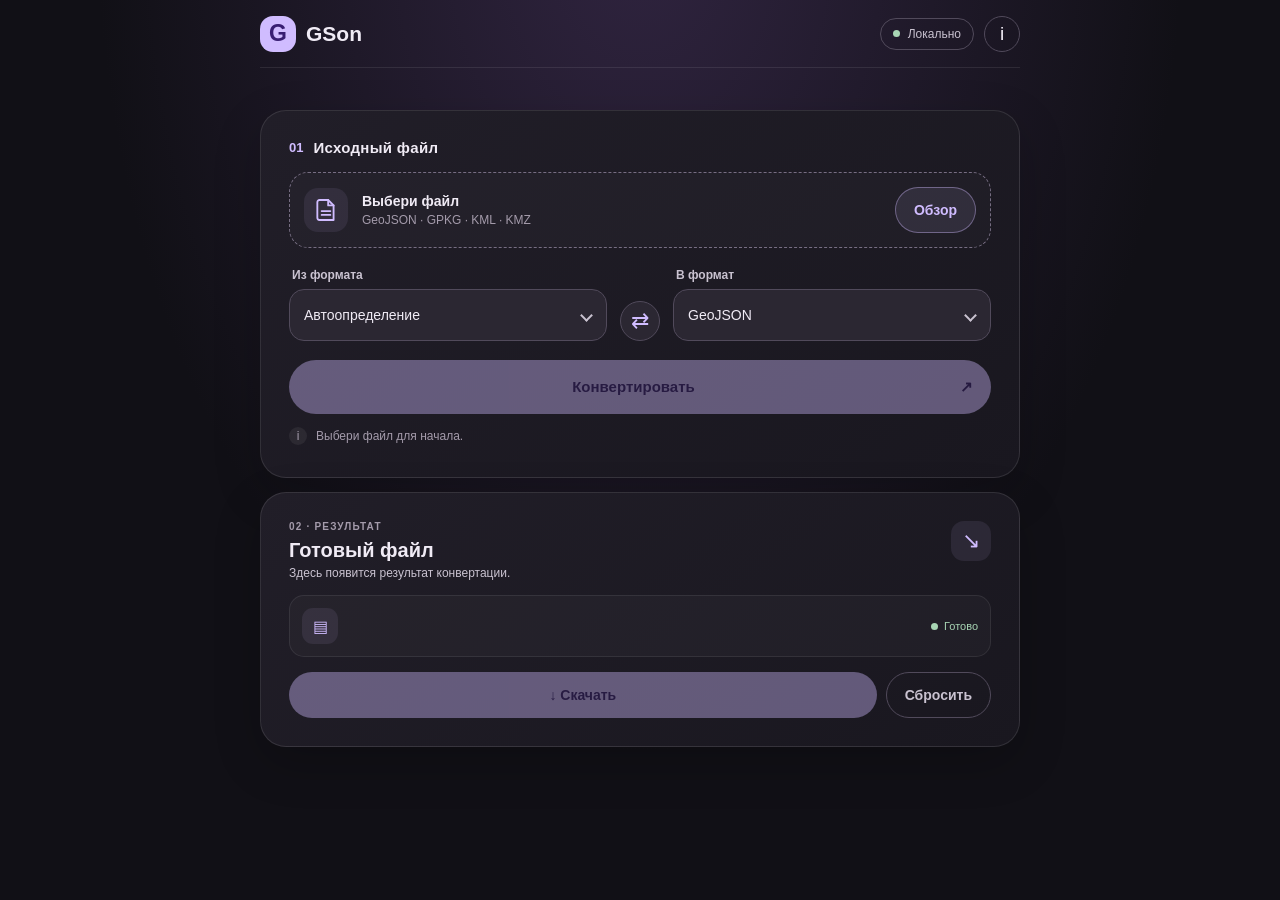
==== index.html @ 1fafd93e "Replace Android app with compact GSon web app" ====
<!doctype html>
<html lang="ru">
<head>
<meta charset="utf-8">
<meta name="viewport" content="width=device-width,initial-scale=1,viewport-fit=cover">
<meta name="theme-color" content="#111016">
<meta name="description" content="GSon — локальный конвертер геоданных">
<title>GSon</title>
<link rel="manifest" href="manifest.webmanifest">
<link rel="stylesheet" href="styles.css">
</head>
<body>
<div class="app-shell">
<header class="topbar">
  <a class="brand" href="./" aria-label="GSon"><span class="brand-mark">G</span><span>GSon</span></a>
  <div class="top-actions"><span class="privacy-pill"><i></i> Локально</span><button class="icon-button" id="aboutBtn" aria-label="О приложении">i</button></div>
</header>
<main>
<section class="workspace" aria-label="Конвертация файла">
  <div class="section-head"><div><span class="step">01</span><span class="section-title">Исходный файл</span></div></div>
  <div class="dropzone" id="dropzone" tabindex="0" role="button" aria-label="Выбрать исходный файл">
    <div class="file-icon"><svg viewBox="0 0 24 24" aria-hidden="true"><path d="M6 2.75h8l5 5v13.5H6a2 2 0 0 1-2-2V4.75a2 2 0 0 1 2-2Z"/><path d="M14 2.75v5h5M8 13h8M8 16.5h8"/></svg></div>
    <div class="file-copy"><strong id="fileName">Выбери файл</strong><span id="fileHint">GeoJSON · GPKG · KML · KMZ</span></div>
    <button class="button button-tonal" id="chooseBtn" type="button">Обзор</button>
    <input id="fileInput" type="file" accept=".geojson,.json,.gpkg,.kml,.kmz,application/geo+json,application/geopackage+sqlite3" hidden>
  </div>
  <div class="format-grid">
    <label class="field"><span>Из формата</span><div class="select-wrap"><select id="sourceFormat" aria-label="Исходный формат"><option value="auto">Автоопределение</option><option value="GEOJSON">GeoJSON</option><option value="GPKG">GeoPackage</option><option value="KML">KML</option><option value="KMZ">KMZ</option></select><span class="chevron"></span></div></label>
    <div class="swap-wrap"><button id="swapBtn" class="swap-button" title="Поменять форматы местами" aria-label="Поменять форматы местами">⇄</button></div>
    <label class="field"><span>В формат</span><div class="select-wrap"><select id="targetFormat" aria-label="Целевой формат"><option value="GEOJSON">GeoJSON</option><option value="GPKG">GeoPackage</option><option value="KML">KML</option><option value="KMZ">KMZ</option></select><span class="chevron"></span></div></label>
  </div>
  <button class="button button-primary" id="convertBtn" disabled>Конвертировать <span class="button-arrow">↗</span></button>
  <div class="status" id="status" role="status" aria-live="polite"><span class="status-mark">i</span><span id="statusText">Выбери файл для начала.</span></div>
</section>
<section class="result-card" id="resultCard">
  <div class="result-top"><div><div class="result-label">02 · РЕЗУЛЬТАТ</div><h2>Готовый файл</h2><p id="resultSummary">Здесь появится результат конвертации.</p></div><div class="result-icon">↘</div></div>
  <div class="result-file" id="resultFile" hidden><div class="result-file-icon">▤</div><div class="result-file-copy"><strong id="resultName"></strong><span id="resultMeta"></span></div><span class="ready-badge"><i></i> Готово</span></div>
  <div class="result-actions"><button class="button button-secondary" id="downloadBtn" disabled>↓ Скачать</button><button class="button button-ghost" id="resetBtn">Сбросить</button></div>
</section>
</main>
</div>
<div class="toast" id="toast" role="status"></div>
<dialog id="aboutDialog"><div class="dialog-head"><span class="brand-mark">G</span><button class="icon-button" id="closeAbout" aria-label="Закрыть">×</button></div><h2>GSon</h2><p>Локальный конвертер геоданных. Файлы обрабатываются на устройстве.</p><p class="dialog-note">GeoPackage использует SQLite WebAssembly. При первом обращении к GPKG нужен интернет для загрузки движка.</p></dialog>
<script src="vendor/jszip.min.js"></script><script src="app.js"></script>
</body></html>
---- styles.css ----
@font-face{font-family:Nunito;src:url("fonts/nunito.ttf") format("truetype");font-style:normal;font-weight:100 1000;font-display:swap}
:root{color-scheme:dark;--bg:#111016;--surface:#1b1921;--surface2:#24212b;--surface3:#2b2732;--text:#f0ebf5;--muted:#c9c2d0;--subtle:#a49bab;--line:#514a5b;--accent:#d0bcff;--ink:#381e72;--good:#a8d5b4;--bad:#ffb4ab}
*{box-sizing:border-box}html{min-height:100%;background:var(--bg)}body{margin:0;min-height:100vh;background:radial-gradient(ellipse at 50% -10%,#302440 0,transparent 34rem),var(--bg);color:var(--text);font-family:Nunito,sans-serif;font-weight:400}
button,select{font:inherit}.app-shell{width:min(100% - 32px,720px);margin:0 auto}.topbar{height:68px;display:flex;align-items:center;justify-content:space-between;border-bottom:1px solid #ffffff16}.brand{display:flex;gap:10px;align-items:center;text-decoration:none;color:var(--text);font-size:21px;font-weight:800}.brand-mark{width:36px;height:36px;display:grid;place-items:center;border-radius:13px;background:var(--accent);color:var(--ink);font-size:23px;font-weight:900}.top-actions{display:flex;align-items:center;gap:10px}.privacy-pill{display:flex;align-items:center;gap:8px;padding:8px 12px;border:1px solid var(--line);border-radius:99px;color:var(--muted);font-size:12px}.privacy-pill i,.ready-badge i{width:7px;height:7px;border-radius:50%;background:var(--good)}.icon-button{width:36px;height:36px;border:1px solid var(--line);border-radius:50%;background:transparent;color:var(--text);font-size:19px}
main{padding:24px 0 40px}.workspace,.result-card{padding:22px;background:linear-gradient(145deg,#211e28,#19171f);border:1px solid #ffffff1b;border-radius:26px;box-shadow:0 16px 48px #0003}.section-head{display:flex;align-items:center;margin-bottom:16px}.section-head>div{display:flex;align-items:center;gap:10px}.step{color:var(--accent);font-size:13px;font-weight:900}.section-title{font-size:15px;font-weight:900;letter-spacing:.02em}.dropzone{display:grid;grid-template-columns:46px minmax(0,1fr) auto;align-items:center;gap:12px;padding:14px;border:1px dashed #766d82;border-radius:19px;background:#ffffff05;cursor:pointer}.dropzone.dragover{border-color:var(--accent);background:#d0bcff12}.file-icon{width:44px;height:44px;display:grid;place-items:center;border-radius:14px;background:#d0bcff16;color:var(--accent)}.file-icon svg{width:26px;fill:none;stroke:currentColor;stroke-width:1.7;stroke-linecap:round;stroke-linejoin:round}.file-copy{min-width:0}.file-copy strong{display:block;overflow:hidden;text-overflow:ellipsis;white-space:nowrap;font-size:14px;font-weight:800}.file-copy span{display:block;margin-top:4px;color:var(--subtle);font-size:12px}.button{min-height:46px;padding:0 18px;border:0;border-radius:99px;font-size:14px;font-weight:900;cursor:pointer;transition:transform .16s,background .16s}.button:active,.swap-button:active{transform:scale(.97)}.button:disabled{opacity:.4;cursor:not-allowed}.button-tonal{background:#d0bcff19;border:1px solid #d0bcff65;color:var(--accent)}.format-grid{display:grid;grid-template-columns:minmax(0,1fr) 42px minmax(0,1fr);align-items:end;gap:12px;margin-top:20px}.field{min-width:0}.field>span{display:block;margin:0 0 7px 3px;color:var(--muted);font-size:12px;font-weight:700}.select-wrap{position:relative}.select-wrap select{appearance:none;width:100%;height:52px;padding:0 38px 0 14px;border:1px solid var(--line);border-radius:15px;background:var(--surface3);color:var(--text);font-size:14px;outline:none}.select-wrap select:focus{border-color:var(--accent);box-shadow:0 0 0 3px #d0bcff22}.select-wrap option{background:#2b2732;color:#f0ebf5}.chevron{position:absolute;right:16px;top:43%;width:9px;height:9px;border-right:2px solid var(--muted);border-bottom:2px solid var(--muted);transform:rotate(45deg);pointer-events:none}.swap-wrap{display:flex;justify-content:center}.swap-button{width:40px;height:40px;border:1px solid var(--line);border-radius:50%;background:var(--surface3);color:var(--accent);font-size:22px}.button-primary{width:100%;min-height:54px;margin-top:19px;background:var(--accent);color:var(--ink);font-size:15px}.button-arrow{float:right}.status{display:flex;align-items:flex-start;gap:9px;min-height:22px;margin-top:13px;color:var(--subtle);font-size:12px;line-height:1.5}.status-mark{display:grid;place-items:center;flex:none;width:18px;height:18px;border-radius:50%;background:#ffffff10}.status.success{color:var(--good)}.status.error{color:var(--bad)}.status.loading{color:var(--accent)}
.result-card{margin-top:14px;padding:19px 22px}.result-top{display:flex;justify-content:space-between;align-items:flex-start}.result-label{color:var(--subtle);font-size:10px;letter-spacing:.12em;font-weight:900}.result-card h2{margin:7px 0 4px;font-size:20px;font-weight:900}.result-card p{margin:0;color:var(--muted);font-size:12px}.result-icon{display:grid;place-items:center;width:40px;height:40px;border-radius:13px;background:#d0bcff17;color:var(--accent);font-size:22px}.result-file{display:flex;align-items:center;gap:10px;margin-top:15px;padding:12px;border:1px solid #ffffff15;border-radius:15px;background:#ffffff07}.result-file-icon{display:grid;place-items:center;width:36px;height:36px;border-radius:11px;background:#d0bcff17;color:var(--accent)}.result-file-copy{min-width:0;flex:1}.result-file-copy strong{display:block;overflow:hidden;text-overflow:ellipsis;white-space:nowrap;font-size:13px}.result-file-copy span{display:block;margin-top:3px;color:var(--subtle);font-size:11px}.ready-badge{display:flex;align-items:center;gap:6px;color:var(--good);font-size:11px}.result-actions{display:flex;gap:9px;margin-top:15px}.button-secondary{flex:1;background:var(--accent);color:var(--ink)}.button-ghost{background:transparent;border:1px solid var(--line);color:var(--muted)}.toast{position:fixed;left:50%;bottom:20px;transform:translate(-50%,15px);opacity:0;pointer-events:none;padding:11px 17px;border-radius:99px;background:#e8def8;color:#30234a;font-size:13px;font-weight:900;transition:.2s}.toast.show{opacity:1;transform:translate(-50%,0)}dialog{width:min(420px,calc(100% - 30px));border:1px solid var(--line);border-radius:24px;background:var(--surface2);color:var(--text);padding:22px}dialog::backdrop{background:#05040acc;backdrop-filter:blur(5px)}.dialog-head{display:flex;justify-content:space-between;align-items:center}.dialog-head .icon-button{font-size:24px}.dialog-note{padding:12px;border-radius:13px;background:#ffffff09;color:var(--muted);font-size:12px;line-height:1.5}
@media(min-width:760px){main{padding-top:42px}.workspace,.result-card{padding:28px}.app-shell{width:min(100% - 48px,760px)}}
@media(max-width:420px){.app-shell{width:calc(100% - 24px)}main{padding-top:16px}.topbar{height:60px}.brand{font-size:19px}.brand-mark{width:34px;height:34px}.privacy-pill{font-size:10px;padding:7px 9px}.workspace{padding:17px 13px;border-radius:22px}.dropzone{grid-template-columns:40px minmax(0,1fr);gap:10px;padding:12px}.file-icon{width:39px;height:39px}.file-copy strong{font-size:13px}.file-copy span{font-size:11px}.button-tonal{grid-column:1/-1;width:100%;min-height:40px}.format-grid{grid-template-columns:1fr;gap:12px}.swap-wrap{display:none}.select-wrap select{height:49px}.button-primary{min-height:50px}.result-card{padding:17px 13px}.result-actions .button{min-height:43px;padding:0 14px;font-size:13px}}
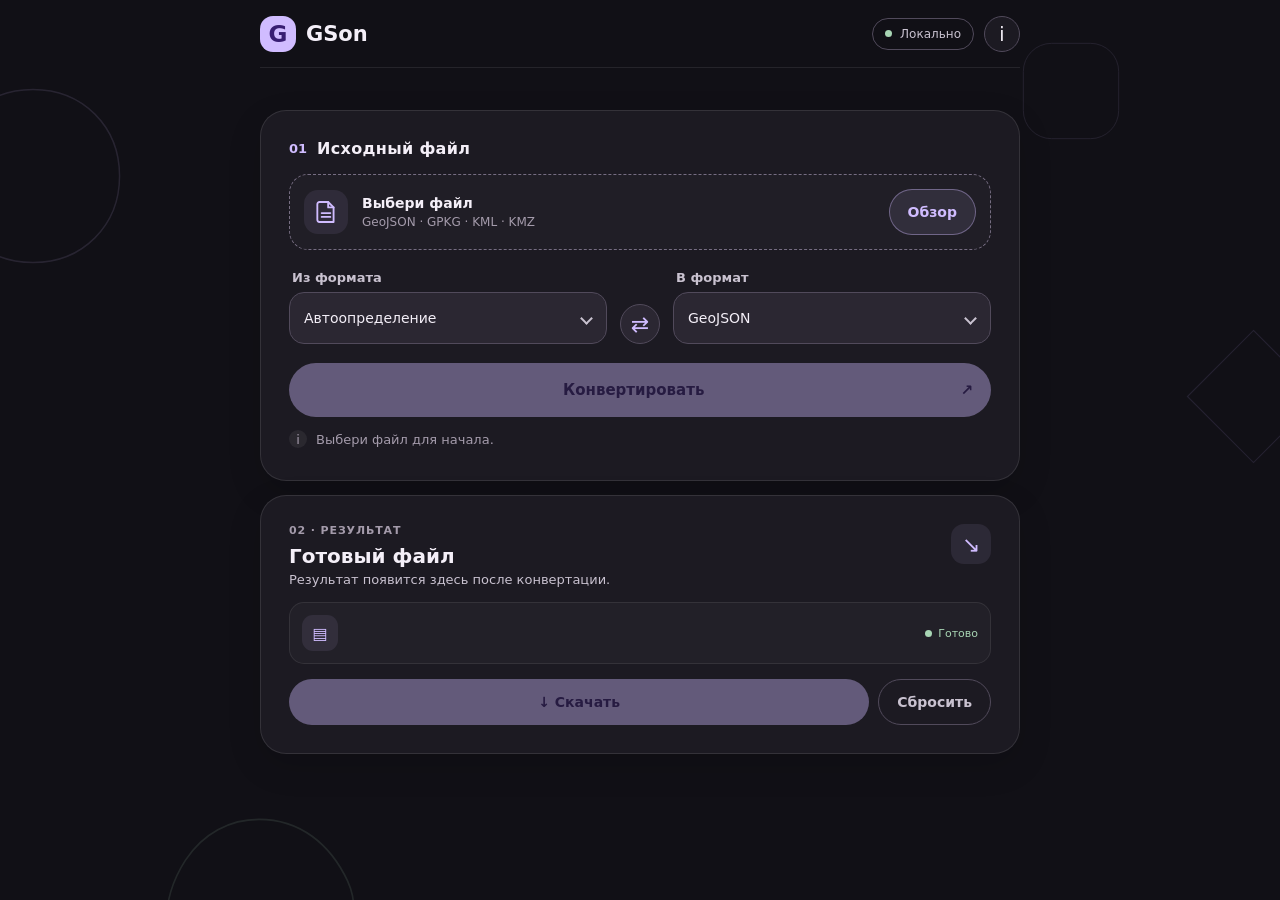
==== commit afe3073c: "Refine GSon interface and animate Material shapes" ====
--- a/index.html
+++ b/index.html
@@ -7,39 +7,44 @@
 <meta name="description" content="GSon — локальный конвертер геоданных">
 <title>GSon</title>
 <link rel="manifest" href="manifest.webmanifest">
-<link rel="stylesheet" href="styles.css">
+<link rel="stylesheet" href="styles.css?v=4">
 </head>
 <body>
+<div class="shape-field" aria-hidden="true">
+<svg class="shape shape-one" viewBox="0 0 180 180"><path d="M90 8C137 8 172 43 172 90s-35 82-82 82S8 137 8 90 43 8 90 8Z"/></svg>
+<svg class="shape shape-two" viewBox="0 0 180 180"><path d="M90 8 172 90 90 172 8 90Z"/></svg>
+<svg class="shape shape-three" viewBox="0 0 180 180"><path d="M90 8C125 8 151 29 166 61c15 33-4 76-35 96-32 21-75 16-101-9C4 121 5 77 27 43 42 20 65 8 90 8Z"/></svg>
+<svg class="shape shape-four" viewBox="0 0 180 180"><rect x="12" y="12" width="156" height="156" rx="46"/></svg>
+</div>
 <div class="app-shell">
 <header class="topbar">
-  <a class="brand" href="./" aria-label="GSon"><span class="brand-mark">G</span><span>GSon</span></a>
-  <div class="top-actions"><span class="privacy-pill"><i></i> Локально</span><button class="icon-button" id="aboutBtn" aria-label="О приложении">i</button></div>
+<a class="brand" href="./" aria-label="GSon"><span class="brand-mark">G</span><span>GSon</span></a>
+<div class="top-actions"><span class="privacy-pill"><i></i> Локально</span><button class="icon-button" id="aboutBtn" aria-label="О приложении">i</button></div>
 </header>
 <main>
 <section class="workspace" aria-label="Конвертация файла">
-  <div class="section-head"><div><span class="step">01</span><span class="section-title">Исходный файл</span></div></div>
-  <div class="dropzone" id="dropzone" tabindex="0" role="button" aria-label="Выбрать исходный файл">
-    <div class="file-icon"><svg viewBox="0 0 24 24" aria-hidden="true"><path d="M6 2.75h8l5 5v13.5H6a2 2 0 0 1-2-2V4.75a2 2 0 0 1 2-2Z"/><path d="M14 2.75v5h5M8 13h8M8 16.5h8"/></svg></div>
-    <div class="file-copy"><strong id="fileName">Выбери файл</strong><span id="fileHint">GeoJSON · GPKG · KML · KMZ</span></div>
-    <button class="button button-tonal" id="chooseBtn" type="button">Обзор</button>
-    <input id="fileInput" type="file" accept=".geojson,.json,.gpkg,.kml,.kmz,application/geo+json,application/geopackage+sqlite3" hidden>
-  </div>
-  <div class="format-grid">
-    <label class="field"><span>Из формата</span><div class="select-wrap"><select id="sourceFormat" aria-label="Исходный формат"><option value="auto">Автоопределение</option><option value="GEOJSON">GeoJSON</option><option value="GPKG">GeoPackage</option><option value="KML">KML</option><option value="KMZ">KMZ</option></select><span class="chevron"></span></div></label>
-    <div class="swap-wrap"><button id="swapBtn" class="swap-button" title="Поменять форматы местами" aria-label="Поменять форматы местами">⇄</button></div>
-    <label class="field"><span>В формат</span><div class="select-wrap"><select id="targetFormat" aria-label="Целевой формат"><option value="GEOJSON">GeoJSON</option><option value="GPKG">GeoPackage</option><option value="KML">KML</option><option value="KMZ">KMZ</option></select><span class="chevron"></span></div></label>
-  </div>
-  <button class="button button-primary" id="convertBtn" disabled>Конвертировать <span class="button-arrow">↗</span></button>
-  <div class="status" id="status" role="status" aria-live="polite"><span class="status-mark">i</span><span id="statusText">Выбери файл для начала.</span></div>
+<div class="section-head"><div><span class="step">01</span><span class="section-title">Исходный файл</span></div></div>
+<div class="dropzone" id="dropzone" tabindex="0" role="button" aria-label="Выбрать исходный файл">
+<div class="file-icon"><svg viewBox="0 0 24 24" aria-hidden="true"><path d="M6 2.75h8l5 5v13.5H6a2 2 0 0 1-2-2V4.75a2 2 0 0 1 2-2Z"/><path d="M14 2.75v5h5M8 13h8M8 16.5h8"/></svg></div>
+<div class="file-copy"><strong id="fileName">Выбери файл</strong><span id="fileHint">GeoJSON · GPKG · KML · KMZ</span></div>
+<button class="button button-tonal" id="chooseBtn" type="button">Обзор</button>
+<input id="fileInput" type="file" accept=".geojson,.json,.gpkg,.kml,.kmz,application/geo+json,application/geopackage+sqlite3" hidden>
+</div>
+<div class="format-grid">
+<label class="field"><span>Из формата</span><div class="select-wrap"><select id="sourceFormat" aria-label="Исходный формат"><option value="auto">Автоопределение</option><option value="GEOJSON">GeoJSON</option><option value="GPKG">GeoPackage</option><option value="KML">KML</option><option value="KMZ">KMZ</option></select><span class="chevron"></span></div></label>
+<div class="swap-wrap"><button id="swapBtn" class="swap-button" title="Поменять форматы местами" aria-label="Поменять форматы местами">⇄</button></div>
+<label class="field"><span>В формат</span><div class="select-wrap"><select id="targetFormat" aria-label="Целевой формат"><option value="GEOJSON">GeoJSON</option><option value="GPKG">GeoPackage</option><option value="KML">KML</option><option value="KMZ">KMZ</option></select><span class="chevron"></span></div></label>
+</div>
+<button class="button button-primary" id="convertBtn" disabled>Конвертировать <span class="button-arrow">↗</span></button>
+<div class="status" id="status" role="status" aria-live="polite"><span class="status-mark">i</span><span id="statusText">Выбери файл для начала.</span></div>
 </section>
 <section class="result-card" id="resultCard">
-  <div class="result-top"><div><div class="result-label">02 · РЕЗУЛЬТАТ</div><h2>Готовый файл</h2><p id="resultSummary">Здесь появится результат конвертации.</p></div><div class="result-icon">↘</div></div>
-  <div class="result-file" id="resultFile" hidden><div class="result-file-icon">▤</div><div class="result-file-copy"><strong id="resultName"></strong><span id="resultMeta"></span></div><span class="ready-badge"><i></i> Готово</span></div>
-  <div class="result-actions"><button class="button button-secondary" id="downloadBtn" disabled>↓ Скачать</button><button class="button button-ghost" id="resetBtn">Сбросить</button></div>
+<div class="result-top"><div><div class="result-label">02 · РЕЗУЛЬТАТ</div><h2>Готовый файл</h2><p id="resultSummary">Результат появится здесь после конвертации.</p></div><div class="result-icon">↘</div></div>
+<div class="result-file" id="resultFile" hidden><div class="result-file-icon">▤</div><div class="result-file-copy"><strong id="resultName"></strong><span id="resultMeta"></span></div><span class="ready-badge"><i></i> Готово</span></div>
+<div class="result-actions"><button class="button button-secondary" id="downloadBtn" disabled>↓ Скачать</button><button class="button button-ghost" id="resetBtn">Сбросить</button></div>
 </section>
-</main>
-</div>
+</main></div>
 <div class="toast" id="toast" role="status"></div>
 <dialog id="aboutDialog"><div class="dialog-head"><span class="brand-mark">G</span><button class="icon-button" id="closeAbout" aria-label="Закрыть">×</button></div><h2>GSon</h2><p>Локальный конвертер геоданных. Файлы обрабатываются на устройстве.</p><p class="dialog-note">GeoPackage использует SQLite WebAssembly. При первом обращении к GPKG нужен интернет для загрузки движка.</p></dialog>
-<script src="vendor/jszip.min.js"></script><script src="app.js"></script>
+<script src="vendor/jszip.min.js"></script><script src="app.js?v=4"></script>
 </body></html>
--- a/styles.css
+++ b/styles.css
@@ -1,8 +1,14 @@
-@font-face{font-family:Nunito;src:url("fonts/nunito.ttf") format("truetype");font-style:normal;font-weight:100 1000;font-display:swap}
-:root{color-scheme:dark;--bg:#111016;--surface:#1b1921;--surface2:#24212b;--surface3:#2b2732;--text:#f0ebf5;--muted:#c9c2d0;--subtle:#a49bab;--line:#514a5b;--accent:#d0bcff;--ink:#381e72;--good:#a8d5b4;--bad:#ffb4ab}
-*{box-sizing:border-box}html{min-height:100%;background:var(--bg)}body{margin:0;min-height:100vh;background:radial-gradient(ellipse at 50% -10%,#302440 0,transparent 34rem),var(--bg);color:var(--text);font-family:Nunito,sans-serif;font-weight:400}
-button,select{font:inherit}.app-shell{width:min(100% - 32px,720px);margin:0 auto}.topbar{height:68px;display:flex;align-items:center;justify-content:space-between;border-bottom:1px solid #ffffff16}.brand{display:flex;gap:10px;align-items:center;text-decoration:none;color:var(--text);font-size:21px;font-weight:800}.brand-mark{width:36px;height:36px;display:grid;place-items:center;border-radius:13px;background:var(--accent);color:var(--ink);font-size:23px;font-weight:900}.top-actions{display:flex;align-items:center;gap:10px}.privacy-pill{display:flex;align-items:center;gap:8px;padding:8px 12px;border:1px solid var(--line);border-radius:99px;color:var(--muted);font-size:12px}.privacy-pill i,.ready-badge i{width:7px;height:7px;border-radius:50%;background:var(--good)}.icon-button{width:36px;height:36px;border:1px solid var(--line);border-radius:50%;background:transparent;color:var(--text);font-size:19px}
-main{padding:24px 0 40px}.workspace,.result-card{padding:22px;background:linear-gradient(145deg,#211e28,#19171f);border:1px solid #ffffff1b;border-radius:26px;box-shadow:0 16px 48px #0003}.section-head{display:flex;align-items:center;margin-bottom:16px}.section-head>div{display:flex;align-items:center;gap:10px}.step{color:var(--accent);font-size:13px;font-weight:900}.section-title{font-size:15px;font-weight:900;letter-spacing:.02em}.dropzone{display:grid;grid-template-columns:46px minmax(0,1fr) auto;align-items:center;gap:12px;padding:14px;border:1px dashed #766d82;border-radius:19px;background:#ffffff05;cursor:pointer}.dropzone.dragover{border-color:var(--accent);background:#d0bcff12}.file-icon{width:44px;height:44px;display:grid;place-items:center;border-radius:14px;background:#d0bcff16;color:var(--accent)}.file-icon svg{width:26px;fill:none;stroke:currentColor;stroke-width:1.7;stroke-linecap:round;stroke-linejoin:round}.file-copy{min-width:0}.file-copy strong{display:block;overflow:hidden;text-overflow:ellipsis;white-space:nowrap;font-size:14px;font-weight:800}.file-copy span{display:block;margin-top:4px;color:var(--subtle);font-size:12px}.button{min-height:46px;padding:0 18px;border:0;border-radius:99px;font-size:14px;font-weight:900;cursor:pointer;transition:transform .16s,background .16s}.button:active,.swap-button:active{transform:scale(.97)}.button:disabled{opacity:.4;cursor:not-allowed}.button-tonal{background:#d0bcff19;border:1px solid #d0bcff65;color:var(--accent)}.format-grid{display:grid;grid-template-columns:minmax(0,1fr) 42px minmax(0,1fr);align-items:end;gap:12px;margin-top:20px}.field{min-width:0}.field>span{display:block;margin:0 0 7px 3px;color:var(--muted);font-size:12px;font-weight:700}.select-wrap{position:relative}.select-wrap select{appearance:none;width:100%;height:52px;padding:0 38px 0 14px;border:1px solid var(--line);border-radius:15px;background:var(--surface3);color:var(--text);font-size:14px;outline:none}.select-wrap select:focus{border-color:var(--accent);box-shadow:0 0 0 3px #d0bcff22}.select-wrap option{background:#2b2732;color:#f0ebf5}.chevron{position:absolute;right:16px;top:43%;width:9px;height:9px;border-right:2px solid var(--muted);border-bottom:2px solid var(--muted);transform:rotate(45deg);pointer-events:none}.swap-wrap{display:flex;justify-content:center}.swap-button{width:40px;height:40px;border:1px solid var(--line);border-radius:50%;background:var(--surface3);color:var(--accent);font-size:22px}.button-primary{width:100%;min-height:54px;margin-top:19px;background:var(--accent);color:var(--ink);font-size:15px}.button-arrow{float:right}.status{display:flex;align-items:flex-start;gap:9px;min-height:22px;margin-top:13px;color:var(--subtle);font-size:12px;line-height:1.5}.status-mark{display:grid;place-items:center;flex:none;width:18px;height:18px;border-radius:50%;background:#ffffff10}.status.success{color:var(--good)}.status.error{color:var(--bad)}.status.loading{color:var(--accent)}
-.result-card{margin-top:14px;padding:19px 22px}.result-top{display:flex;justify-content:space-between;align-items:flex-start}.result-label{color:var(--subtle);font-size:10px;letter-spacing:.12em;font-weight:900}.result-card h2{margin:7px 0 4px;font-size:20px;font-weight:900}.result-card p{margin:0;color:var(--muted);font-size:12px}.result-icon{display:grid;place-items:center;width:40px;height:40px;border-radius:13px;background:#d0bcff17;color:var(--accent);font-size:22px}.result-file{display:flex;align-items:center;gap:10px;margin-top:15px;padding:12px;border:1px solid #ffffff15;border-radius:15px;background:#ffffff07}.result-file-icon{display:grid;place-items:center;width:36px;height:36px;border-radius:11px;background:#d0bcff17;color:var(--accent)}.result-file-copy{min-width:0;flex:1}.result-file-copy strong{display:block;overflow:hidden;text-overflow:ellipsis;white-space:nowrap;font-size:13px}.result-file-copy span{display:block;margin-top:3px;color:var(--subtle);font-size:11px}.ready-badge{display:flex;align-items:center;gap:6px;color:var(--good);font-size:11px}.result-actions{display:flex;gap:9px;margin-top:15px}.button-secondary{flex:1;background:var(--accent);color:var(--ink)}.button-ghost{background:transparent;border:1px solid var(--line);color:var(--muted)}.toast{position:fixed;left:50%;bottom:20px;transform:translate(-50%,15px);opacity:0;pointer-events:none;padding:11px 17px;border-radius:99px;background:#e8def8;color:#30234a;font-size:13px;font-weight:900;transition:.2s}.toast.show{opacity:1;transform:translate(-50%,0)}dialog{width:min(420px,calc(100% - 30px));border:1px solid var(--line);border-radius:24px;background:var(--surface2);color:var(--text);padding:22px}dialog::backdrop{background:#05040acc;backdrop-filter:blur(5px)}.dialog-head{display:flex;justify-content:space-between;align-items:center}.dialog-head .icon-button{font-size:24px}.dialog-note{padding:12px;border-radius:13px;background:#ffffff09;color:var(--muted);font-size:12px;line-height:1.5}
+@font-face{font-family:Nunito;src:url("./fonts/nunito.ttf?v=4") format("truetype");font-style:normal;font-weight:200 1000;font-display:swap}
+:root{color-scheme:dark;--bg:#111016;--surface:#1c1a22;--surface2:#24212b;--surface3:#2b2732;--text:#f4eff8;--muted:#c9c2d0;--subtle:#a49bab;--line:#514a5b;--accent:#d0bcff;--ink:#381e72;--good:#a8d5b4;--bad:#ffb4ab}
+*{box-sizing:border-box}html{min-height:100%;background:var(--bg)}body{margin:0;min-height:100vh;background:var(--bg);color:var(--text);font-family:Nunito,system-ui,sans-serif;font-weight:400;font-synthesis:none}
+button,select,input{font:inherit}.shape-field{position:fixed;inset:0;overflow:hidden;pointer-events:none;z-index:0;contain:strict}.shape{position:absolute;fill:none;stroke-width:1.4;opacity:.12;will-change:transform}.shape-one{width:190px;top:9%;left:-62px;stroke:#d0bcff;animation:float-one 13s infinite}.shape-two{width:145px;right:-46px;top:36%;stroke:#b8a1f5;animation:float-two 16s infinite}.shape-three{width:210px;left:12%;bottom:-120px;stroke:#a8d5b4;animation:float-three 18s infinite}.shape-four{width:110px;right:12%;top:4%;stroke:#d0bcff;animation:float-four 15s infinite}
+@keyframes float-one{0%,100%{transform:translate3d(0,0,0) rotate(0) scale(1)}35%{transform:translate3d(18px,32px,0) rotate(24deg) scale(1.08)}62%{transform:translate3d(4px,65px,0) rotate(-12deg) scale(.94)}}
+@keyframes float-two{0%,100%{transform:translate3d(0,0,0) rotate(45deg) scale(1)}30%{transform:translate3d(-25px,22px,0) rotate(75deg) scale(1.12)}68%{transform:translate3d(-8px,-20px,0) rotate(28deg) scale(.9)}}
+@keyframes float-three{0%,100%{transform:translate3d(0,0,0) rotate(0)}40%{transform:translate3d(26px,-30px,0) rotate(22deg)}75%{transform:translate3d(-10px,-58px,0) rotate(-15deg)}}
+@keyframes float-four{0%,100%{transform:translate3d(0,0,0) rotate(0) scale(1)}45%{transform:translate3d(-18px,40px,0) rotate(32deg) scale(1.16)}}
+.app-shell{position:relative;z-index:1;width:min(100% - 32px,720px);margin:0 auto}.topbar{height:68px;display:flex;align-items:center;justify-content:space-between;border-bottom:1px solid #ffffff16}.brand{display:flex;gap:10px;align-items:center;text-decoration:none;color:var(--text);font-size:21px;font-weight:900}.brand-mark{width:36px;height:36px;display:grid;place-items:center;border-radius:13px;background:var(--accent);color:var(--ink);font-size:23px;font-weight:1000}.top-actions{display:flex;align-items:center;gap:10px}.privacy-pill{display:flex;align-items:center;gap:8px;padding:8px 12px;border:1px solid var(--line);border-radius:99px;color:var(--muted);font-size:12px}.privacy-pill i,.ready-badge i{width:7px;height:7px;border-radius:50%;background:var(--good)}.icon-button{width:36px;height:36px;border:1px solid var(--line);border-radius:50%;background:#1c1a22;color:var(--text);font-size:19px}
+main{padding:30px 0 44px}.workspace,.result-card{padding:22px;background:var(--surface);border:1px solid #ffffff1b;border-radius:26px;box-shadow:0 12px 34px #0002;backdrop-filter:blur(14px)}.section-head{display:flex;align-items:center;margin-bottom:16px}.section-head>div{display:flex;align-items:center;gap:10px}.step{color:var(--accent);font-size:13px;font-weight:1000}.section-title{font-size:16px;font-weight:900;letter-spacing:.02em}.dropzone{display:grid;grid-template-columns:46px minmax(0,1fr) auto;align-items:center;gap:12px;padding:14px;border:1px dashed #766d82;border-radius:19px;background:#ffffff05;cursor:pointer}.dropzone.dragover{border-color:var(--accent);background:#d0bcff12}.file-icon{width:44px;height:44px;display:grid;place-items:center;border-radius:14px;background:#d0bcff16;color:var(--accent)}.file-icon svg{width:26px;fill:none;stroke:currentColor;stroke-width:1.7;stroke-linecap:round;stroke-linejoin:round}.file-copy{min-width:0}.file-copy strong{display:block;overflow:hidden;text-overflow:ellipsis;white-space:nowrap;font-size:14px;font-weight:900}.file-copy span{display:block;margin-top:4px;color:var(--subtle);font-size:12px}.button{min-height:46px;padding:0 18px;border:0;border-radius:99px;font-size:14px;font-weight:900;cursor:pointer;transition:transform .2s cubic-bezier(.2,1.8,.4,1),background .16s}.button:active,.swap-button:active{transform:scale(.94)}.button:disabled{opacity:.4;cursor:not-allowed}.button-tonal{background:#d0bcff19;border:1px solid #d0bcff65;color:var(--accent)}.format-grid{display:grid;grid-template-columns:minmax(0,1fr) 42px minmax(0,1fr);align-items:end;gap:12px;margin-top:20px}.field{min-width:0}.field>span{display:block;margin:0 0 7px 3px;color:var(--muted);font-size:13px;font-weight:800}.select-wrap{position:relative}.select-wrap select{appearance:none;width:100%;height:52px;padding:0 38px 0 14px;border:1px solid var(--line);border-radius:15px;background:var(--surface3);color:var(--text);font-size:14px;outline:none}.select-wrap select:focus{border-color:var(--accent);box-shadow:0 0 0 3px #d0bcff22}.select-wrap option{background:#2b2732;color:#f0ebf5}.chevron{position:absolute;right:16px;top:43%;width:9px;height:9px;border-right:2px solid var(--muted);border-bottom:2px solid var(--muted);transform:rotate(45deg);pointer-events:none}.swap-wrap{display:flex;justify-content:center}.swap-button{width:40px;height:40px;border:1px solid var(--line);border-radius:50%;background:var(--surface3);color:var(--accent);font-size:22px}.button-primary{width:100%;min-height:54px;margin-top:19px;background:var(--accent);color:var(--ink);font-size:15px}.button-arrow{float:right}.status{display:flex;align-items:flex-start;gap:9px;min-height:22px;margin-top:13px;color:var(--subtle);font-size:13px;line-height:1.5}.status-mark{display:grid;place-items:center;flex:none;width:18px;height:18px;border-radius:50%;background:#ffffff10}.status.success{color:var(--good)}.status.error{color:var(--bad)}.status.loading{color:var(--accent)}
+.result-card{margin-top:14px;padding:19px 22px}.result-top{display:flex;justify-content:space-between;align-items:flex-start}.result-label{color:var(--subtle);font-size:11px;letter-spacing:.08em;font-weight:900}.result-card h2{margin:7px 0 4px;font-size:20px;font-weight:1000}.result-card p{margin:0;color:var(--muted);font-size:13px}.result-icon{display:grid;place-items:center;width:40px;height:40px;border-radius:13px;background:#d0bcff17;color:var(--accent);font-size:22px}.result-file{display:flex;align-items:center;gap:10px;margin-top:15px;padding:12px;border:1px solid #ffffff15;border-radius:15px;background:#ffffff07}.result-file-icon{display:grid;place-items:center;width:36px;height:36px;border-radius:11px;background:#d0bcff17;color:var(--accent)}.result-file-copy{min-width:0;flex:1}.result-file-copy strong{display:block;overflow:hidden;text-overflow:ellipsis;white-space:nowrap;font-size:13px}.result-file-copy span{display:block;margin-top:3px;color:var(--subtle);font-size:11px}.ready-badge{display:flex;align-items:center;gap:6px;color:var(--good);font-size:11px}.result-actions{display:flex;gap:9px;margin-top:15px}.button-secondary{flex:1;background:var(--accent);color:var(--ink)}.button-ghost{background:transparent;border:1px solid var(--line);color:var(--muted)}.toast{position:fixed;left:50%;bottom:20px;transform:translate(-50%,15px);opacity:0;pointer-events:none;padding:11px 17px;border-radius:99px;background:#e8def8;color:#30234a;font-size:13px;font-weight:900;transition:.2s}.toast.show{opacity:1;transform:translate(-50%,0)}dialog{width:min(420px,calc(100% - 30px));border:1px solid var(--line);border-radius:24px;background:var(--surface2);color:var(--text);padding:22px}dialog::backdrop{background:#05040acc;backdrop-filter:blur(5px)}.dialog-head{display:flex;justify-content:space-between;align-items:center}.dialog-head .icon-button{font-size:24px}.dialog-note{padding:12px;border-radius:13px;background:#ffffff09;color:var(--muted);font-size:12px;line-height:1.5}
 @media(min-width:760px){main{padding-top:42px}.workspace,.result-card{padding:28px}.app-shell{width:min(100% - 48px,760px)}}
 @media(max-width:420px){.app-shell{width:calc(100% - 24px)}main{padding-top:16px}.topbar{height:60px}.brand{font-size:19px}.brand-mark{width:34px;height:34px}.privacy-pill{font-size:10px;padding:7px 9px}.workspace{padding:17px 13px;border-radius:22px}.dropzone{grid-template-columns:40px minmax(0,1fr);gap:10px;padding:12px}.file-icon{width:39px;height:39px}.file-copy strong{font-size:13px}.file-copy span{font-size:11px}.button-tonal{grid-column:1/-1;width:100%;min-height:40px}.format-grid{grid-template-columns:1fr;gap:12px}.swap-wrap{display:none}.select-wrap select{height:49px}.button-primary{min-height:50px}.result-card{padding:17px 13px}.result-actions .button{min-height:43px;padding:0 14px;font-size:13px}}
+@media(prefers-reduced-motion:reduce){*,*::before,*::after{animation:none!important;transition:none!important;scroll-behavior:auto!important}}
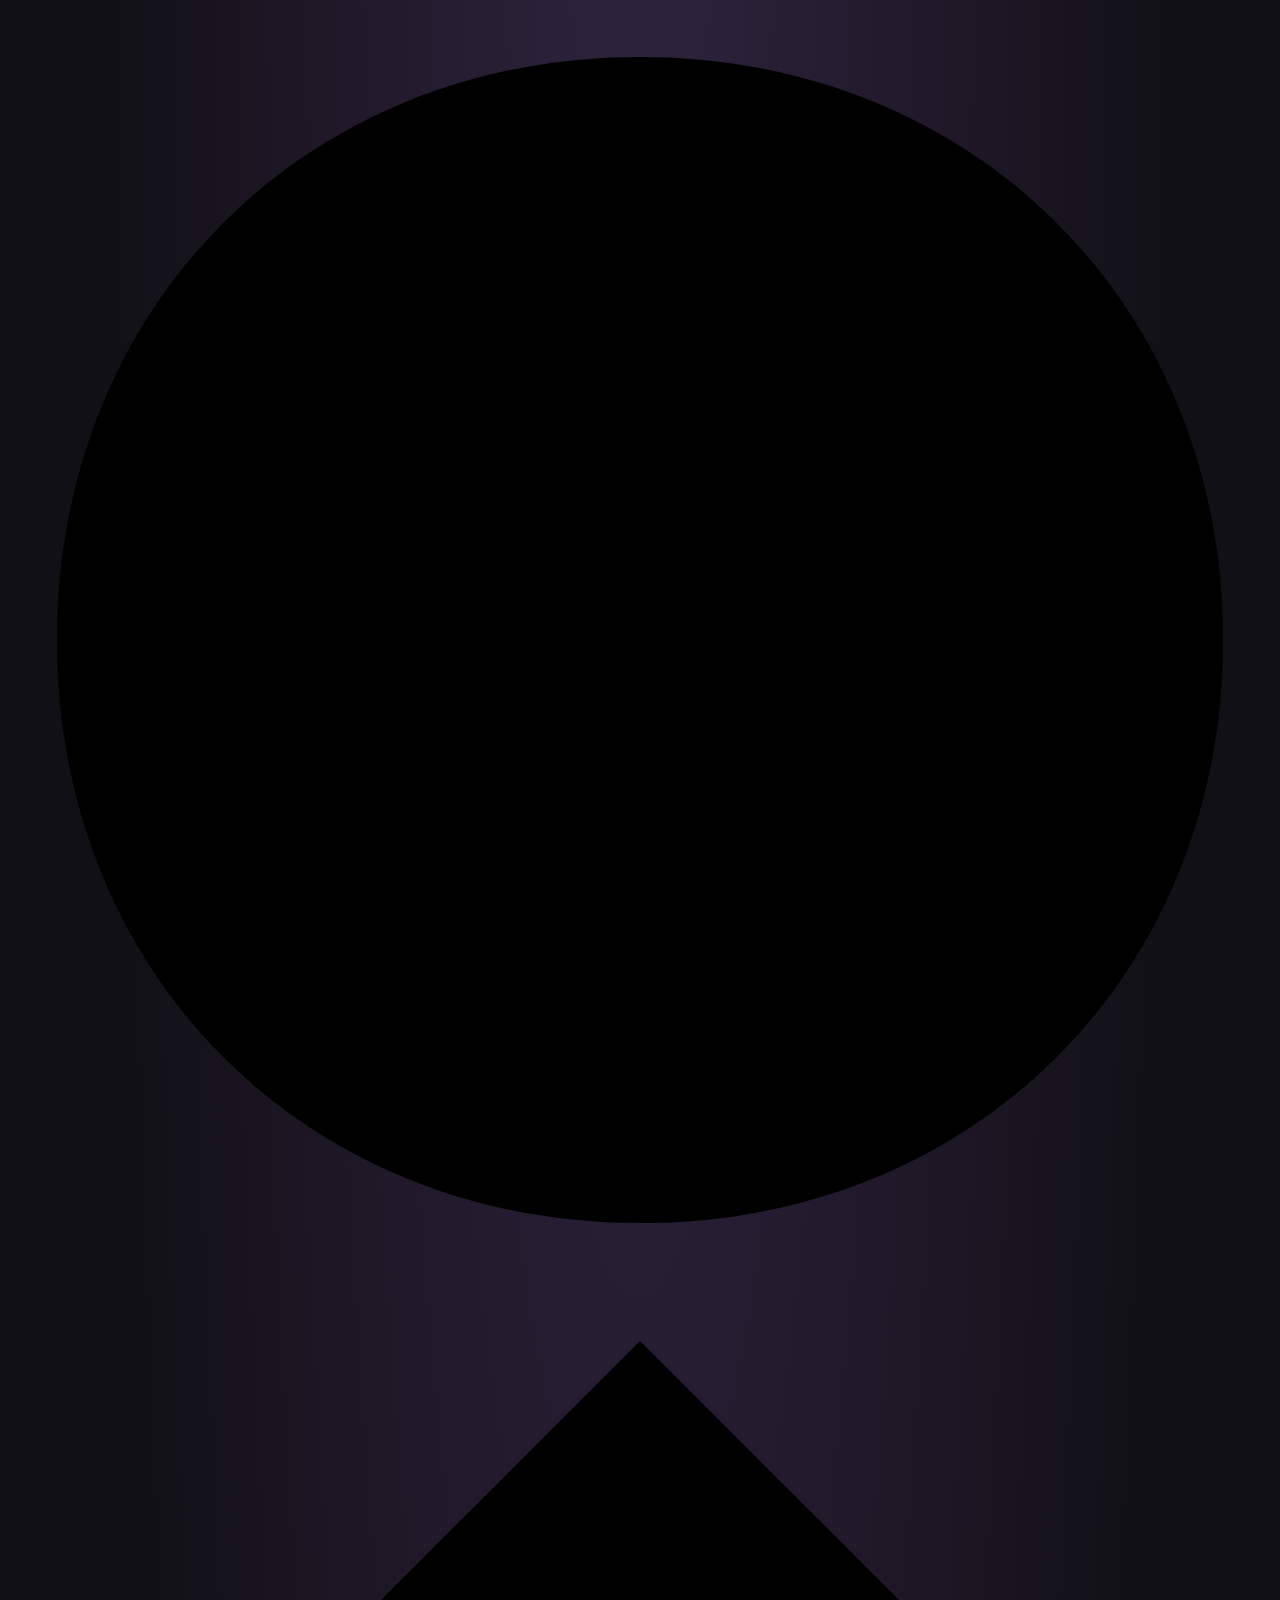
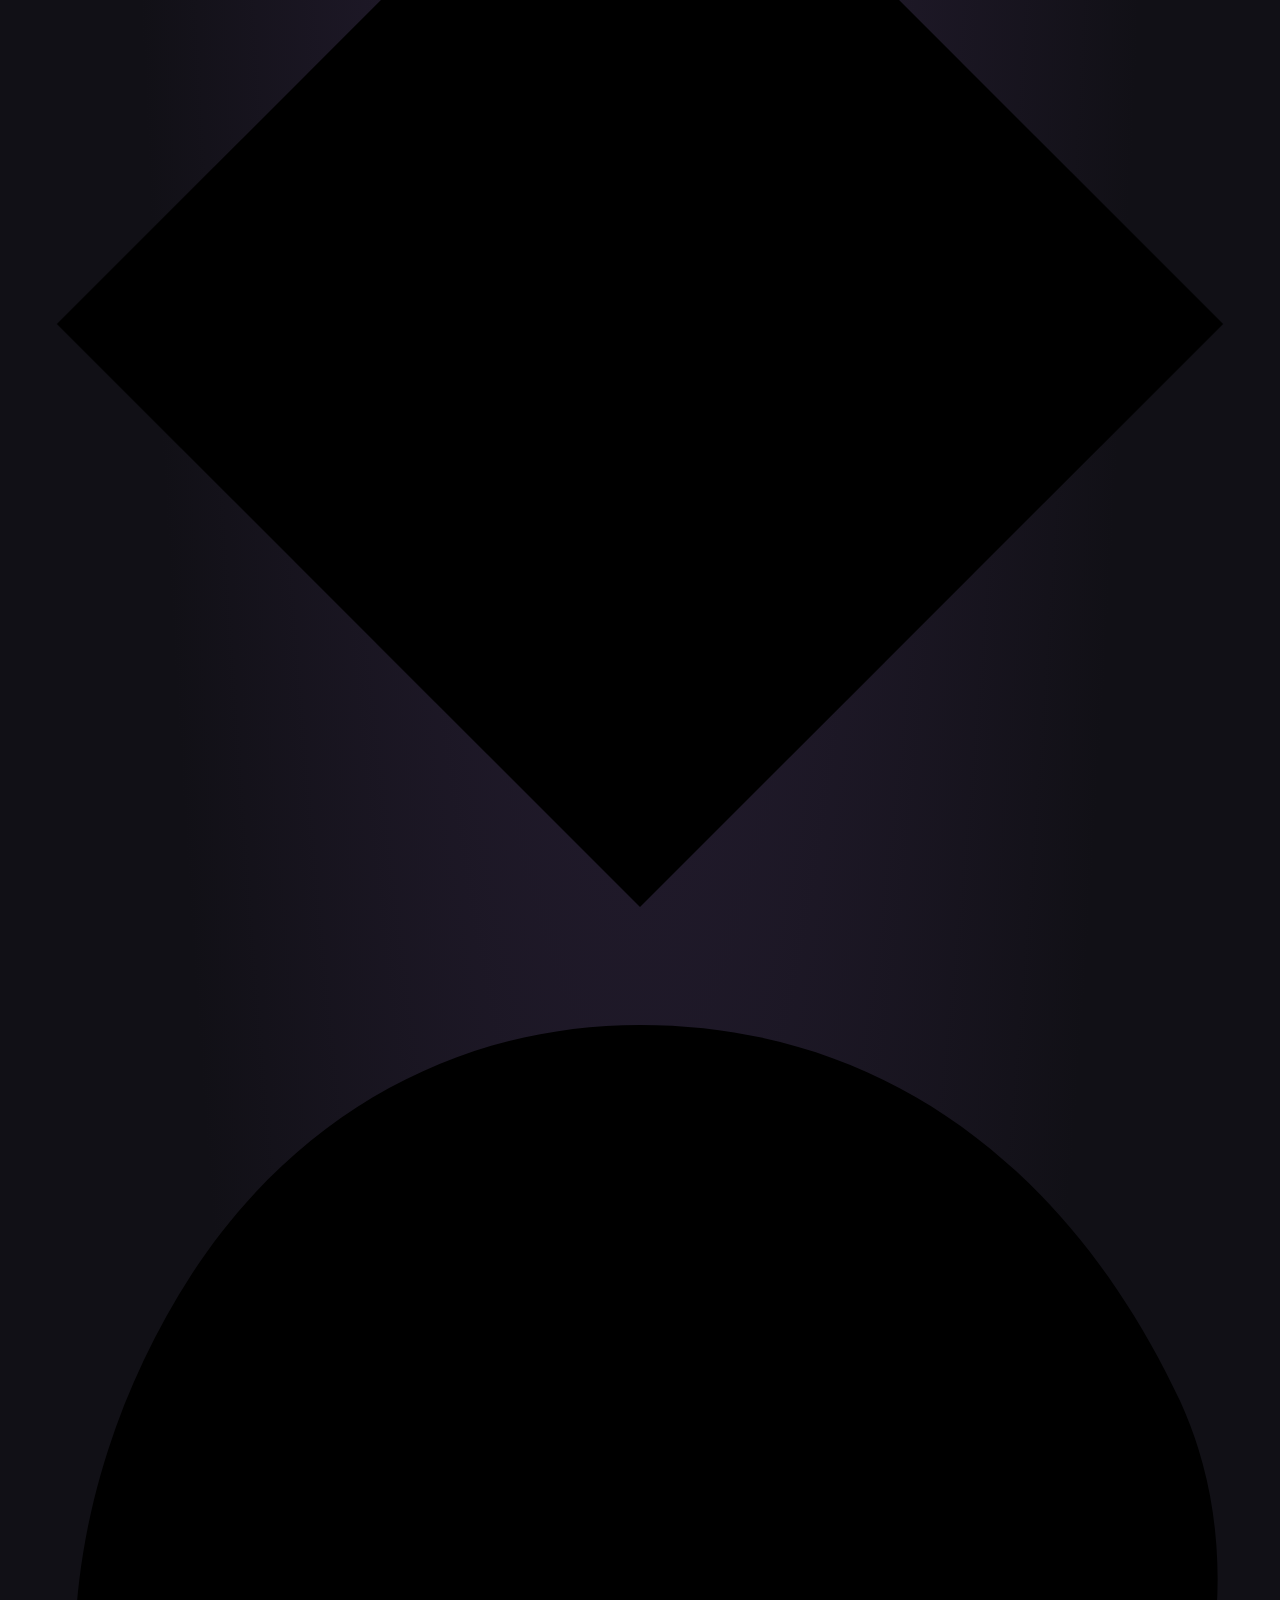
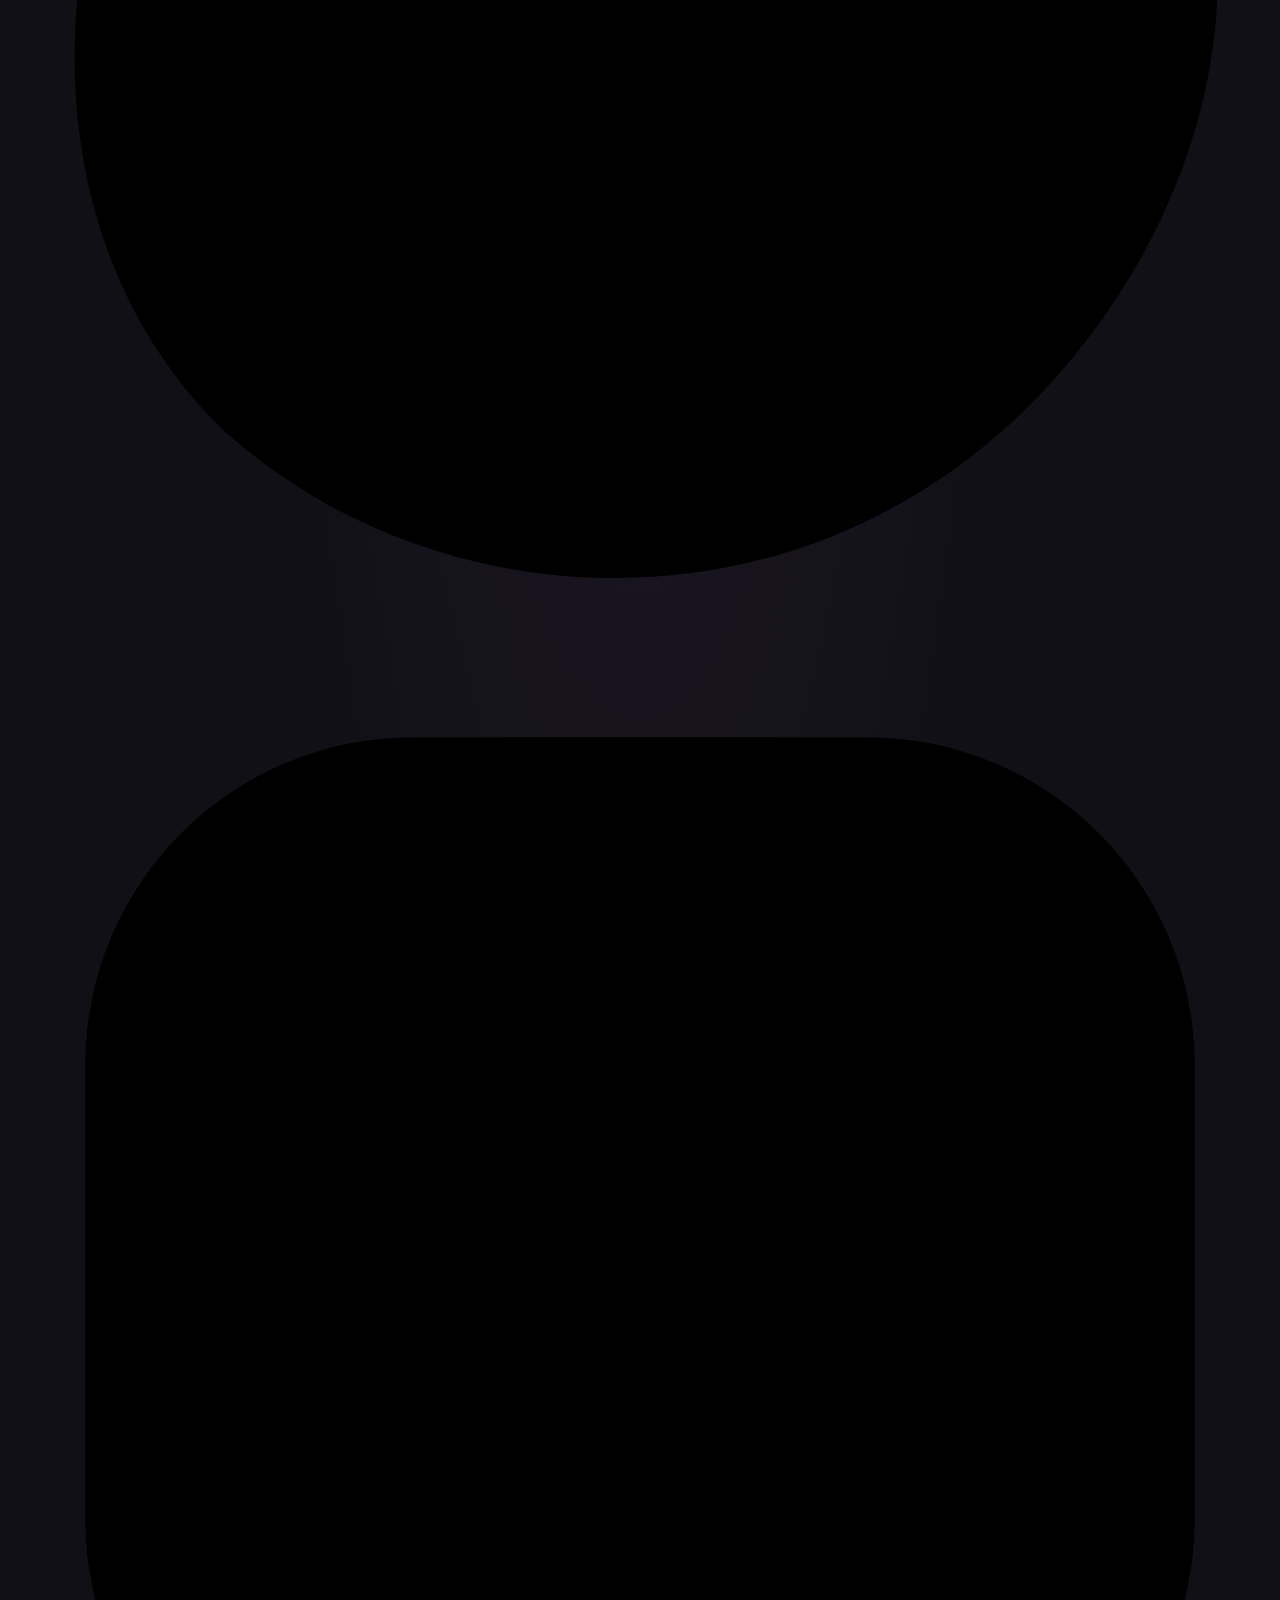
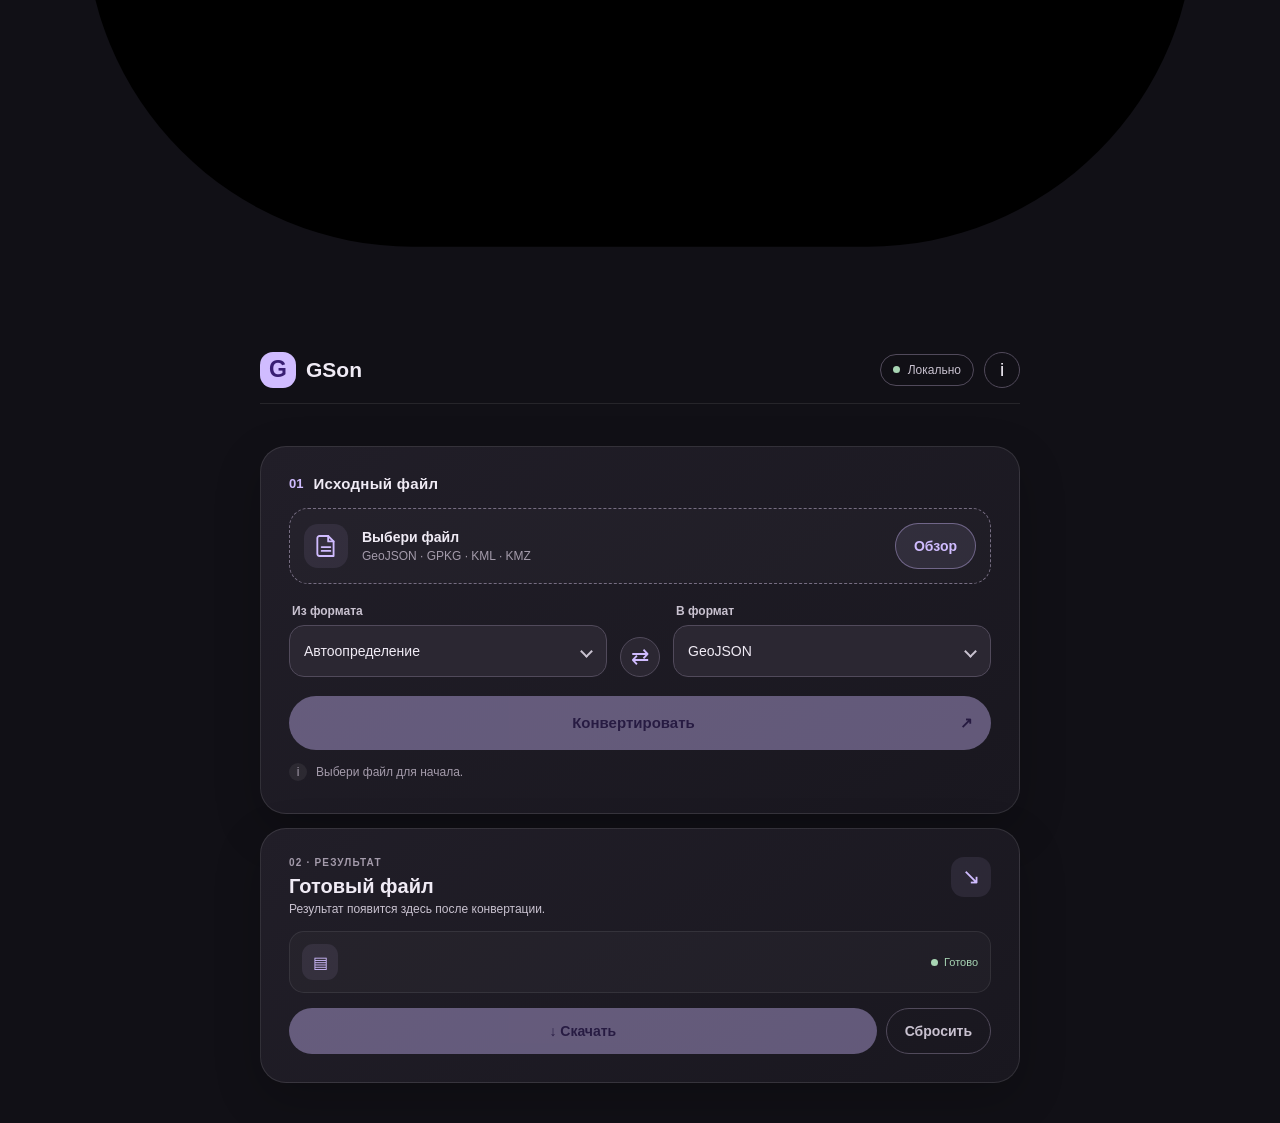
==== commit 57d184ed: "Move GeoJSON processing to Web Worker" ====
--- a/index.html
+++ b/index.html
@@ -7,7 +7,8 @@
 <meta name="description" content="GSon — локальный конвертер геоданных">
 <title>GSon</title>
 <link rel="manifest" href="manifest.webmanifest">
-<link rel="stylesheet" href="styles.css?v=4">
+<link rel="icon" type="image/svg+xml" href="favicon.svg">
+<link rel="stylesheet" href="styles.css?v=5">
 </head>
 <body>
 <div class="shape-field" aria-hidden="true">
@@ -46,5 +47,5 @@
 </main></div>
 <div class="toast" id="toast" role="status"></div>
 <dialog id="aboutDialog"><div class="dialog-head"><span class="brand-mark">G</span><button class="icon-button" id="closeAbout" aria-label="Закрыть">×</button></div><h2>GSon</h2><p>Локальный конвертер геоданных. Файлы обрабатываются на устройстве.</p><p class="dialog-note">GeoPackage использует SQLite WebAssembly. При первом обращении к GPKG нужен интернет для загрузки движка.</p></dialog>
-<script src="vendor/jszip.min.js"></script><script src="app.js?v=4"></script>
+<script src="vendor/jszip.min.js"></script><script src="app.js?v=5"></script>
 </body></html>
--- a/styles.css
+++ b/styles.css
@@ -1,14 +1,8 @@
-@font-face{font-family:Nunito;src:url("./fonts/nunito.ttf?v=4") format("truetype");font-style:normal;font-weight:200 1000;font-display:swap}
-:root{color-scheme:dark;--bg:#111016;--surface:#1c1a22;--surface2:#24212b;--surface3:#2b2732;--text:#f4eff8;--muted:#c9c2d0;--subtle:#a49bab;--line:#514a5b;--accent:#d0bcff;--ink:#381e72;--good:#a8d5b4;--bad:#ffb4ab}
-*{box-sizing:border-box}html{min-height:100%;background:var(--bg)}body{margin:0;min-height:100vh;background:var(--bg);color:var(--text);font-family:Nunito,system-ui,sans-serif;font-weight:400;font-synthesis:none}
-button,select,input{font:inherit}.shape-field{position:fixed;inset:0;overflow:hidden;pointer-events:none;z-index:0;contain:strict}.shape{position:absolute;fill:none;stroke-width:1.4;opacity:.12;will-change:transform}.shape-one{width:190px;top:9%;left:-62px;stroke:#d0bcff;animation:float-one 13s infinite}.shape-two{width:145px;right:-46px;top:36%;stroke:#b8a1f5;animation:float-two 16s infinite}.shape-three{width:210px;left:12%;bottom:-120px;stroke:#a8d5b4;animation:float-three 18s infinite}.shape-four{width:110px;right:12%;top:4%;stroke:#d0bcff;animation:float-four 15s infinite}
-@keyframes float-one{0%,100%{transform:translate3d(0,0,0) rotate(0) scale(1)}35%{transform:translate3d(18px,32px,0) rotate(24deg) scale(1.08)}62%{transform:translate3d(4px,65px,0) rotate(-12deg) scale(.94)}}
-@keyframes float-two{0%,100%{transform:translate3d(0,0,0) rotate(45deg) scale(1)}30%{transform:translate3d(-25px,22px,0) rotate(75deg) scale(1.12)}68%{transform:translate3d(-8px,-20px,0) rotate(28deg) scale(.9)}}
-@keyframes float-three{0%,100%{transform:translate3d(0,0,0) rotate(0)}40%{transform:translate3d(26px,-30px,0) rotate(22deg)}75%{transform:translate3d(-10px,-58px,0) rotate(-15deg)}}
-@keyframes float-four{0%,100%{transform:translate3d(0,0,0) rotate(0) scale(1)}45%{transform:translate3d(-18px,40px,0) rotate(32deg) scale(1.16)}}
-.app-shell{position:relative;z-index:1;width:min(100% - 32px,720px);margin:0 auto}.topbar{height:68px;display:flex;align-items:center;justify-content:space-between;border-bottom:1px solid #ffffff16}.brand{display:flex;gap:10px;align-items:center;text-decoration:none;color:var(--text);font-size:21px;font-weight:900}.brand-mark{width:36px;height:36px;display:grid;place-items:center;border-radius:13px;background:var(--accent);color:var(--ink);font-size:23px;font-weight:1000}.top-actions{display:flex;align-items:center;gap:10px}.privacy-pill{display:flex;align-items:center;gap:8px;padding:8px 12px;border:1px solid var(--line);border-radius:99px;color:var(--muted);font-size:12px}.privacy-pill i,.ready-badge i{width:7px;height:7px;border-radius:50%;background:var(--good)}.icon-button{width:36px;height:36px;border:1px solid var(--line);border-radius:50%;background:#1c1a22;color:var(--text);font-size:19px}
-main{padding:30px 0 44px}.workspace,.result-card{padding:22px;background:var(--surface);border:1px solid #ffffff1b;border-radius:26px;box-shadow:0 12px 34px #0002;backdrop-filter:blur(14px)}.section-head{display:flex;align-items:center;margin-bottom:16px}.section-head>div{display:flex;align-items:center;gap:10px}.step{color:var(--accent);font-size:13px;font-weight:1000}.section-title{font-size:16px;font-weight:900;letter-spacing:.02em}.dropzone{display:grid;grid-template-columns:46px minmax(0,1fr) auto;align-items:center;gap:12px;padding:14px;border:1px dashed #766d82;border-radius:19px;background:#ffffff05;cursor:pointer}.dropzone.dragover{border-color:var(--accent);background:#d0bcff12}.file-icon{width:44px;height:44px;display:grid;place-items:center;border-radius:14px;background:#d0bcff16;color:var(--accent)}.file-icon svg{width:26px;fill:none;stroke:currentColor;stroke-width:1.7;stroke-linecap:round;stroke-linejoin:round}.file-copy{min-width:0}.file-copy strong{display:block;overflow:hidden;text-overflow:ellipsis;white-space:nowrap;font-size:14px;font-weight:900}.file-copy span{display:block;margin-top:4px;color:var(--subtle);font-size:12px}.button{min-height:46px;padding:0 18px;border:0;border-radius:99px;font-size:14px;font-weight:900;cursor:pointer;transition:transform .2s cubic-bezier(.2,1.8,.4,1),background .16s}.button:active,.swap-button:active{transform:scale(.94)}.button:disabled{opacity:.4;cursor:not-allowed}.button-tonal{background:#d0bcff19;border:1px solid #d0bcff65;color:var(--accent)}.format-grid{display:grid;grid-template-columns:minmax(0,1fr) 42px minmax(0,1fr);align-items:end;gap:12px;margin-top:20px}.field{min-width:0}.field>span{display:block;margin:0 0 7px 3px;color:var(--muted);font-size:13px;font-weight:800}.select-wrap{position:relative}.select-wrap select{appearance:none;width:100%;height:52px;padding:0 38px 0 14px;border:1px solid var(--line);border-radius:15px;background:var(--surface3);color:var(--text);font-size:14px;outline:none}.select-wrap select:focus{border-color:var(--accent);box-shadow:0 0 0 3px #d0bcff22}.select-wrap option{background:#2b2732;color:#f0ebf5}.chevron{position:absolute;right:16px;top:43%;width:9px;height:9px;border-right:2px solid var(--muted);border-bottom:2px solid var(--muted);transform:rotate(45deg);pointer-events:none}.swap-wrap{display:flex;justify-content:center}.swap-button{width:40px;height:40px;border:1px solid var(--line);border-radius:50%;background:var(--surface3);color:var(--accent);font-size:22px}.button-primary{width:100%;min-height:54px;margin-top:19px;background:var(--accent);color:var(--ink);font-size:15px}.button-arrow{float:right}.status{display:flex;align-items:flex-start;gap:9px;min-height:22px;margin-top:13px;color:var(--subtle);font-size:13px;line-height:1.5}.status-mark{display:grid;place-items:center;flex:none;width:18px;height:18px;border-radius:50%;background:#ffffff10}.status.success{color:var(--good)}.status.error{color:var(--bad)}.status.loading{color:var(--accent)}
-.result-card{margin-top:14px;padding:19px 22px}.result-top{display:flex;justify-content:space-between;align-items:flex-start}.result-label{color:var(--subtle);font-size:11px;letter-spacing:.08em;font-weight:900}.result-card h2{margin:7px 0 4px;font-size:20px;font-weight:1000}.result-card p{margin:0;color:var(--muted);font-size:13px}.result-icon{display:grid;place-items:center;width:40px;height:40px;border-radius:13px;background:#d0bcff17;color:var(--accent);font-size:22px}.result-file{display:flex;align-items:center;gap:10px;margin-top:15px;padding:12px;border:1px solid #ffffff15;border-radius:15px;background:#ffffff07}.result-file-icon{display:grid;place-items:center;width:36px;height:36px;border-radius:11px;background:#d0bcff17;color:var(--accent)}.result-file-copy{min-width:0;flex:1}.result-file-copy strong{display:block;overflow:hidden;text-overflow:ellipsis;white-space:nowrap;font-size:13px}.result-file-copy span{display:block;margin-top:3px;color:var(--subtle);font-size:11px}.ready-badge{display:flex;align-items:center;gap:6px;color:var(--good);font-size:11px}.result-actions{display:flex;gap:9px;margin-top:15px}.button-secondary{flex:1;background:var(--accent);color:var(--ink)}.button-ghost{background:transparent;border:1px solid var(--line);color:var(--muted)}.toast{position:fixed;left:50%;bottom:20px;transform:translate(-50%,15px);opacity:0;pointer-events:none;padding:11px 17px;border-radius:99px;background:#e8def8;color:#30234a;font-size:13px;font-weight:900;transition:.2s}.toast.show{opacity:1;transform:translate(-50%,0)}dialog{width:min(420px,calc(100% - 30px));border:1px solid var(--line);border-radius:24px;background:var(--surface2);color:var(--text);padding:22px}dialog::backdrop{background:#05040acc;backdrop-filter:blur(5px)}.dialog-head{display:flex;justify-content:space-between;align-items:center}.dialog-head .icon-button{font-size:24px}.dialog-note{padding:12px;border-radius:13px;background:#ffffff09;color:var(--muted);font-size:12px;line-height:1.5}
+@font-face{font-family:Nunito;src:url("fonts/nunito.ttf") format("truetype");font-style:normal;font-weight:100 1000;font-display:swap}
+:root{color-scheme:dark;--bg:#111016;--surface:#1b1921;--surface2:#24212b;--surface3:#2b2732;--text:#f0ebf5;--muted:#c9c2d0;--subtle:#a49bab;--line:#514a5b;--accent:#d0bcff;--ink:#381e72;--good:#a8d5b4;--bad:#ffb4ab}
+*{box-sizing:border-box}html{min-height:100%;background:var(--bg)}body{margin:0;min-height:100vh;background:radial-gradient(ellipse at 50% -10%,#302440 0,transparent 34rem),var(--bg);color:var(--text);font-family:Nunito,sans-serif;font-weight:400}
+button,select{font:inherit}.app-shell{width:min(100% - 32px,720px);margin:0 auto}.topbar{height:68px;display:flex;align-items:center;justify-content:space-between;border-bottom:1px solid #ffffff16}.brand{display:flex;gap:10px;align-items:center;text-decoration:none;color:var(--text);font-size:21px;font-weight:800}.brand-mark{width:36px;height:36px;display:grid;place-items:center;border-radius:13px;background:var(--accent);color:var(--ink);font-size:23px;font-weight:900}.top-actions{display:flex;align-items:center;gap:10px}.privacy-pill{display:flex;align-items:center;gap:8px;padding:8px 12px;border:1px solid var(--line);border-radius:99px;color:var(--muted);font-size:12px}.privacy-pill i,.ready-badge i{width:7px;height:7px;border-radius:50%;background:var(--good)}.icon-button{width:36px;height:36px;border:1px solid var(--line);border-radius:50%;background:transparent;color:var(--text);font-size:19px}
+main{padding:24px 0 40px}.workspace,.result-card{padding:22px;background:linear-gradient(145deg,#211e28,#19171f);border:1px solid #ffffff1b;border-radius:26px;box-shadow:0 16px 48px #0003}.section-head{display:flex;align-items:center;margin-bottom:16px}.section-head>div{display:flex;align-items:center;gap:10px}.step{color:var(--accent);font-size:13px;font-weight:900}.section-title{font-size:15px;font-weight:900;letter-spacing:.02em}.dropzone{display:grid;grid-template-columns:46px minmax(0,1fr) auto;align-items:center;gap:12px;padding:14px;border:1px dashed #766d82;border-radius:19px;background:#ffffff05;cursor:pointer}.dropzone.dragover{border-color:var(--accent);background:#d0bcff12}.file-icon{width:44px;height:44px;display:grid;place-items:center;border-radius:14px;background:#d0bcff16;color:var(--accent)}.file-icon svg{width:26px;fill:none;stroke:currentColor;stroke-width:1.7;stroke-linecap:round;stroke-linejoin:round}.file-copy{min-width:0}.file-copy strong{display:block;overflow:hidden;text-overflow:ellipsis;white-space:nowrap;font-size:14px;font-weight:800}.file-copy span{display:block;margin-top:4px;color:var(--subtle);font-size:12px}.button{min-height:46px;padding:0 18px;border:0;border-radius:99px;font-size:14px;font-weight:900;cursor:pointer;transition:transform .16s,background .16s}.button:active,.swap-button:active{transform:scale(.97)}.button:disabled{opacity:.4;cursor:not-allowed}.button-tonal{background:#d0bcff19;border:1px solid #d0bcff65;color:var(--accent)}.format-grid{display:grid;grid-template-columns:minmax(0,1fr) 42px minmax(0,1fr);align-items:end;gap:12px;margin-top:20px}.field{min-width:0}.field>span{display:block;margin:0 0 7px 3px;color:var(--muted);font-size:12px;font-weight:700}.select-wrap{position:relative}.select-wrap select{appearance:none;width:100%;height:52px;padding:0 38px 0 14px;border:1px solid var(--line);border-radius:15px;background:var(--surface3);color:var(--text);font-size:14px;outline:none}.select-wrap select:focus{border-color:var(--accent);box-shadow:0 0 0 3px #d0bcff22}.select-wrap option{background:#2b2732;color:#f0ebf5}.chevron{position:absolute;right:16px;top:43%;width:9px;height:9px;border-right:2px solid var(--muted);border-bottom:2px solid var(--muted);transform:rotate(45deg);pointer-events:none}.swap-wrap{display:flex;justify-content:center}.swap-button{width:40px;height:40px;border:1px solid var(--line);border-radius:50%;background:var(--surface3);color:var(--accent);font-size:22px}.button-primary{width:100%;min-height:54px;margin-top:19px;background:var(--accent);color:var(--ink);font-size:15px}.button-arrow{float:right}.status{display:flex;align-items:flex-start;gap:9px;min-height:22px;margin-top:13px;color:var(--subtle);font-size:12px;line-height:1.5}.status-mark{display:grid;place-items:center;flex:none;width:18px;height:18px;border-radius:50%;background:#ffffff10}.status.success{color:var(--good)}.status.error{color:var(--bad)}.status.loading{color:var(--accent)}
+.result-card{margin-top:14px;padding:19px 22px}.result-top{display:flex;justify-content:space-between;align-items:flex-start}.result-label{color:var(--subtle);font-size:10px;letter-spacing:.12em;font-weight:900}.result-card h2{margin:7px 0 4px;font-size:20px;font-weight:900}.result-card p{margin:0;color:var(--muted);font-size:12px}.result-icon{display:grid;place-items:center;width:40px;height:40px;border-radius:13px;background:#d0bcff17;color:var(--accent);font-size:22px}.result-file{display:flex;align-items:center;gap:10px;margin-top:15px;padding:12px;border:1px solid #ffffff15;border-radius:15px;background:#ffffff07}.result-file-icon{display:grid;place-items:center;width:36px;height:36px;border-radius:11px;background:#d0bcff17;color:var(--accent)}.result-file-copy{min-width:0;flex:1}.result-file-copy strong{display:block;overflow:hidden;text-overflow:ellipsis;white-space:nowrap;font-size:13px}.result-file-copy span{display:block;margin-top:3px;color:var(--subtle);font-size:11px}.ready-badge{display:flex;align-items:center;gap:6px;color:var(--good);font-size:11px}.result-actions{display:flex;gap:9px;margin-top:15px}.button-secondary{flex:1;background:var(--accent);color:var(--ink)}.button-ghost{background:transparent;border:1px solid var(--line);color:var(--muted)}.toast{position:fixed;left:50%;bottom:20px;transform:translate(-50%,15px);opacity:0;pointer-events:none;padding:11px 17px;border-radius:99px;background:#e8def8;color:#30234a;font-size:13px;font-weight:900;transition:.2s}.toast.show{opacity:1;transform:translate(-50%,0)}dialog{width:min(420px,calc(100% - 30px));border:1px solid var(--line);border-radius:24px;background:var(--surface2);color:var(--text);padding:22px}dialog::backdrop{background:#05040acc;backdrop-filter:blur(5px)}.dialog-head{display:flex;justify-content:space-between;align-items:center}.dialog-head .icon-button{font-size:24px}.dialog-note{padding:12px;border-radius:13px;background:#ffffff09;color:var(--muted);font-size:12px;line-height:1.5}
 @media(min-width:760px){main{padding-top:42px}.workspace,.result-card{padding:28px}.app-shell{width:min(100% - 48px,760px)}}
 @media(max-width:420px){.app-shell{width:calc(100% - 24px)}main{padding-top:16px}.topbar{height:60px}.brand{font-size:19px}.brand-mark{width:34px;height:34px}.privacy-pill{font-size:10px;padding:7px 9px}.workspace{padding:17px 13px;border-radius:22px}.dropzone{grid-template-columns:40px minmax(0,1fr);gap:10px;padding:12px}.file-icon{width:39px;height:39px}.file-copy strong{font-size:13px}.file-copy span{font-size:11px}.button-tonal{grid-column:1/-1;width:100%;min-height:40px}.format-grid{grid-template-columns:1fr;gap:12px}.swap-wrap{display:none}.select-wrap select{height:49px}.button-primary{min-height:50px}.result-card{padding:17px 13px}.result-actions .button{min-height:43px;padding:0 14px;font-size:13px}}
-@media(prefers-reduced-motion:reduce){*,*::before,*::after{animation:none!important;transition:none!important;scroll-behavior:auto!important}}
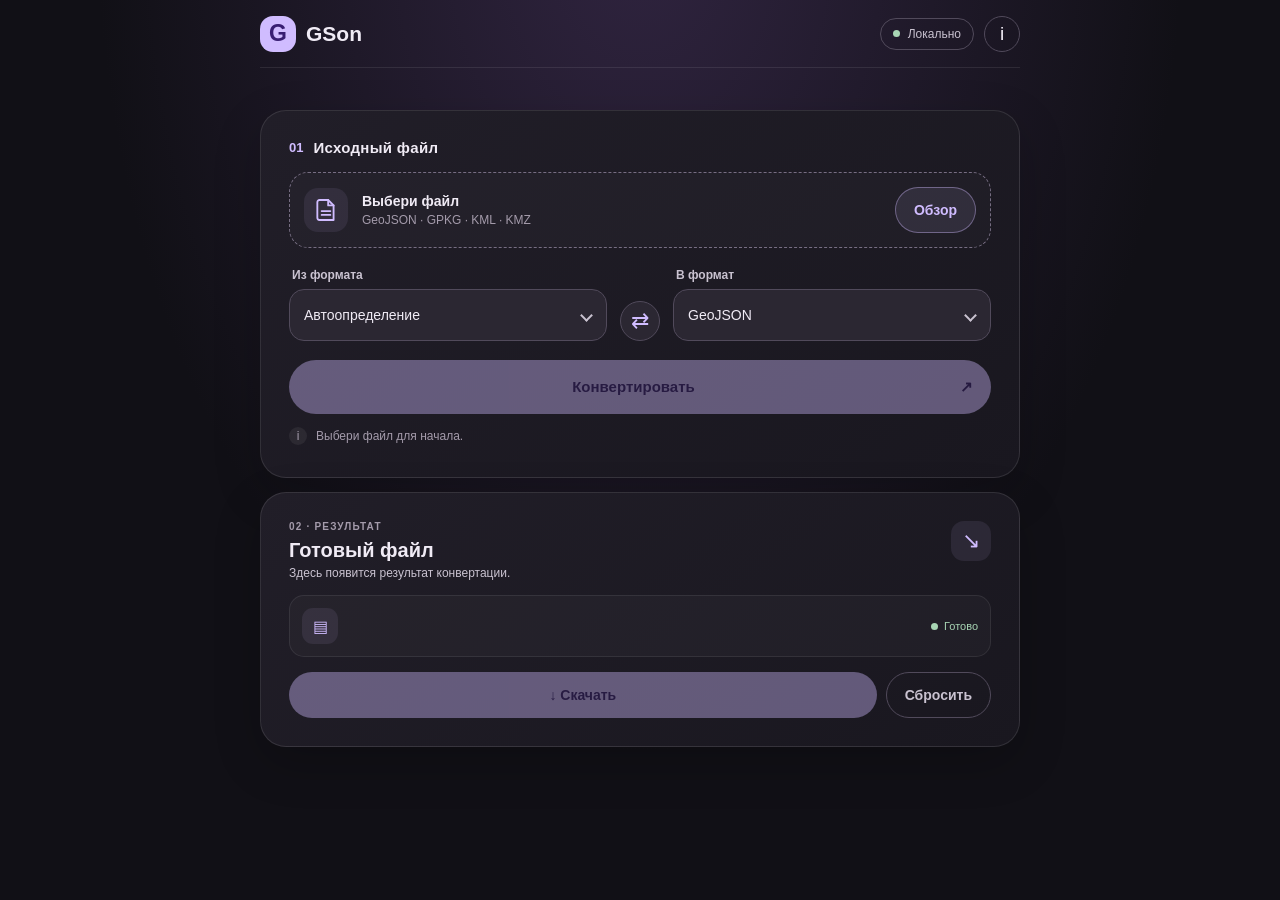
==== commit 0a0e66df: "Avoid caching optional missing font asset" ====
--- a/index.html
+++ b/index.html
@@ -7,45 +7,39 @@
 <meta name="description" content="GSon — локальный конвертер геоданных">
 <title>GSon</title>
 <link rel="manifest" href="manifest.webmanifest">
-<link rel="icon" type="image/svg+xml" href="favicon.svg">
-<link rel="stylesheet" href="styles.css?v=5">
+<link rel="stylesheet" href="styles.css">
 </head>
 <body>
-<div class="shape-field" aria-hidden="true">
-<svg class="shape shape-one" viewBox="0 0 180 180"><path d="M90 8C137 8 172 43 172 90s-35 82-82 82S8 137 8 90 43 8 90 8Z"/></svg>
-<svg class="shape shape-two" viewBox="0 0 180 180"><path d="M90 8 172 90 90 172 8 90Z"/></svg>
-<svg class="shape shape-three" viewBox="0 0 180 180"><path d="M90 8C125 8 151 29 166 61c15 33-4 76-35 96-32 21-75 16-101-9C4 121 5 77 27 43 42 20 65 8 90 8Z"/></svg>
-<svg class="shape shape-four" viewBox="0 0 180 180"><rect x="12" y="12" width="156" height="156" rx="46"/></svg>
-</div>
 <div class="app-shell">
 <header class="topbar">
-<a class="brand" href="./" aria-label="GSon"><span class="brand-mark">G</span><span>GSon</span></a>
-<div class="top-actions"><span class="privacy-pill"><i></i> Локально</span><button class="icon-button" id="aboutBtn" aria-label="О приложении">i</button></div>
+  <a class="brand" href="./" aria-label="GSon"><span class="brand-mark">G</span><span>GSon</span></a>
+  <div class="top-actions"><span class="privacy-pill"><i></i> Локально</span><button class="icon-button" id="aboutBtn" aria-label="О приложении">i</button></div>
 </header>
 <main>
 <section class="workspace" aria-label="Конвертация файла">
-<div class="section-head"><div><span class="step">01</span><span class="section-title">Исходный файл</span></div></div>
-<div class="dropzone" id="dropzone" tabindex="0" role="button" aria-label="Выбрать исходный файл">
-<div class="file-icon"><svg viewBox="0 0 24 24" aria-hidden="true"><path d="M6 2.75h8l5 5v13.5H6a2 2 0 0 1-2-2V4.75a2 2 0 0 1 2-2Z"/><path d="M14 2.75v5h5M8 13h8M8 16.5h8"/></svg></div>
-<div class="file-copy"><strong id="fileName">Выбери файл</strong><span id="fileHint">GeoJSON · GPKG · KML · KMZ</span></div>
-<button class="button button-tonal" id="chooseBtn" type="button">Обзор</button>
-<input id="fileInput" type="file" accept=".geojson,.json,.gpkg,.kml,.kmz,application/geo+json,application/geopackage+sqlite3" hidden>
-</div>
-<div class="format-grid">
-<label class="field"><span>Из формата</span><div class="select-wrap"><select id="sourceFormat" aria-label="Исходный формат"><option value="auto">Автоопределение</option><option value="GEOJSON">GeoJSON</option><option value="GPKG">GeoPackage</option><option value="KML">KML</option><option value="KMZ">KMZ</option></select><span class="chevron"></span></div></label>
-<div class="swap-wrap"><button id="swapBtn" class="swap-button" title="Поменять форматы местами" aria-label="Поменять форматы местами">⇄</button></div>
-<label class="field"><span>В формат</span><div class="select-wrap"><select id="targetFormat" aria-label="Целевой формат"><option value="GEOJSON">GeoJSON</option><option value="GPKG">GeoPackage</option><option value="KML">KML</option><option value="KMZ">KMZ</option></select><span class="chevron"></span></div></label>
-</div>
-<button class="button button-primary" id="convertBtn" disabled>Конвертировать <span class="button-arrow">↗</span></button>
-<div class="status" id="status" role="status" aria-live="polite"><span class="status-mark">i</span><span id="statusText">Выбери файл для начала.</span></div>
+  <div class="section-head"><div><span class="step">01</span><span class="section-title">Исходный файл</span></div></div>
+  <div class="dropzone" id="dropzone" tabindex="0" role="button" aria-label="Выбрать исходный файл">
+    <div class="file-icon"><svg viewBox="0 0 24 24" aria-hidden="true"><path d="M6 2.75h8l5 5v13.5H6a2 2 0 0 1-2-2V4.75a2 2 0 0 1 2-2Z"/><path d="M14 2.75v5h5M8 13h8M8 16.5h8"/></svg></div>
+    <div class="file-copy"><strong id="fileName">Выбери файл</strong><span id="fileHint">GeoJSON · GPKG · KML · KMZ</span></div>
+    <button class="button button-tonal" id="chooseBtn" type="button">Обзор</button>
+    <input id="fileInput" type="file" accept=".geojson,.json,.gpkg,.kml,.kmz,application/geo+json,application/geopackage+sqlite3" hidden>
+  </div>
+  <div class="format-grid">
+    <label class="field"><span>Из формата</span><div class="select-wrap"><select id="sourceFormat" aria-label="Исходный формат"><option value="auto">Автоопределение</option><option value="GEOJSON">GeoJSON</option><option value="GPKG">GeoPackage</option><option value="KML">KML</option><option value="KMZ">KMZ</option></select><span class="chevron"></span></div></label>
+    <div class="swap-wrap"><button id="swapBtn" class="swap-button" title="Поменять форматы местами" aria-label="Поменять форматы местами">⇄</button></div>
+    <label class="field"><span>В формат</span><div class="select-wrap"><select id="targetFormat" aria-label="Целевой формат"><option value="GEOJSON">GeoJSON</option><option value="GPKG">GeoPackage</option><option value="KML">KML</option><option value="KMZ">KMZ</option></select><span class="chevron"></span></div></label>
+  </div>
+  <button class="button button-primary" id="convertBtn" disabled>Конвертировать <span class="button-arrow">↗</span></button>
+  <div class="status" id="status" role="status" aria-live="polite"><span class="status-mark">i</span><span id="statusText">Выбери файл для начала.</span></div>
 </section>
 <section class="result-card" id="resultCard">
-<div class="result-top"><div><div class="result-label">02 · РЕЗУЛЬТАТ</div><h2>Готовый файл</h2><p id="resultSummary">Результат появится здесь после конвертации.</p></div><div class="result-icon">↘</div></div>
-<div class="result-file" id="resultFile" hidden><div class="result-file-icon">▤</div><div class="result-file-copy"><strong id="resultName"></strong><span id="resultMeta"></span></div><span class="ready-badge"><i></i> Готово</span></div>
-<div class="result-actions"><button class="button button-secondary" id="downloadBtn" disabled>↓ Скачать</button><button class="button button-ghost" id="resetBtn">Сбросить</button></div>
+  <div class="result-top"><div><div class="result-label">02 · РЕЗУЛЬТАТ</div><h2>Готовый файл</h2><p id="resultSummary">Здесь появится результат конвертации.</p></div><div class="result-icon">↘</div></div>
+  <div class="result-file" id="resultFile" hidden><div class="result-file-icon">▤</div><div class="result-file-copy"><strong id="resultName"></strong><span id="resultMeta"></span></div><span class="ready-badge"><i></i> Готово</span></div>
+  <div class="result-actions"><button class="button button-secondary" id="downloadBtn" disabled>↓ Скачать</button><button class="button button-ghost" id="resetBtn">Сбросить</button></div>
 </section>
-</main></div>
+</main>
+</div>
 <div class="toast" id="toast" role="status"></div>
 <dialog id="aboutDialog"><div class="dialog-head"><span class="brand-mark">G</span><button class="icon-button" id="closeAbout" aria-label="Закрыть">×</button></div><h2>GSon</h2><p>Локальный конвертер геоданных. Файлы обрабатываются на устройстве.</p><p class="dialog-note">GeoPackage использует SQLite WebAssembly. При первом обращении к GPKG нужен интернет для загрузки движка.</p></dialog>
-<script src="vendor/jszip.min.js"></script><script src="app.js?v=5"></script>
+<script src="vendor/jszip.min.js"></script><script src="app.js"></script>
 </body></html>
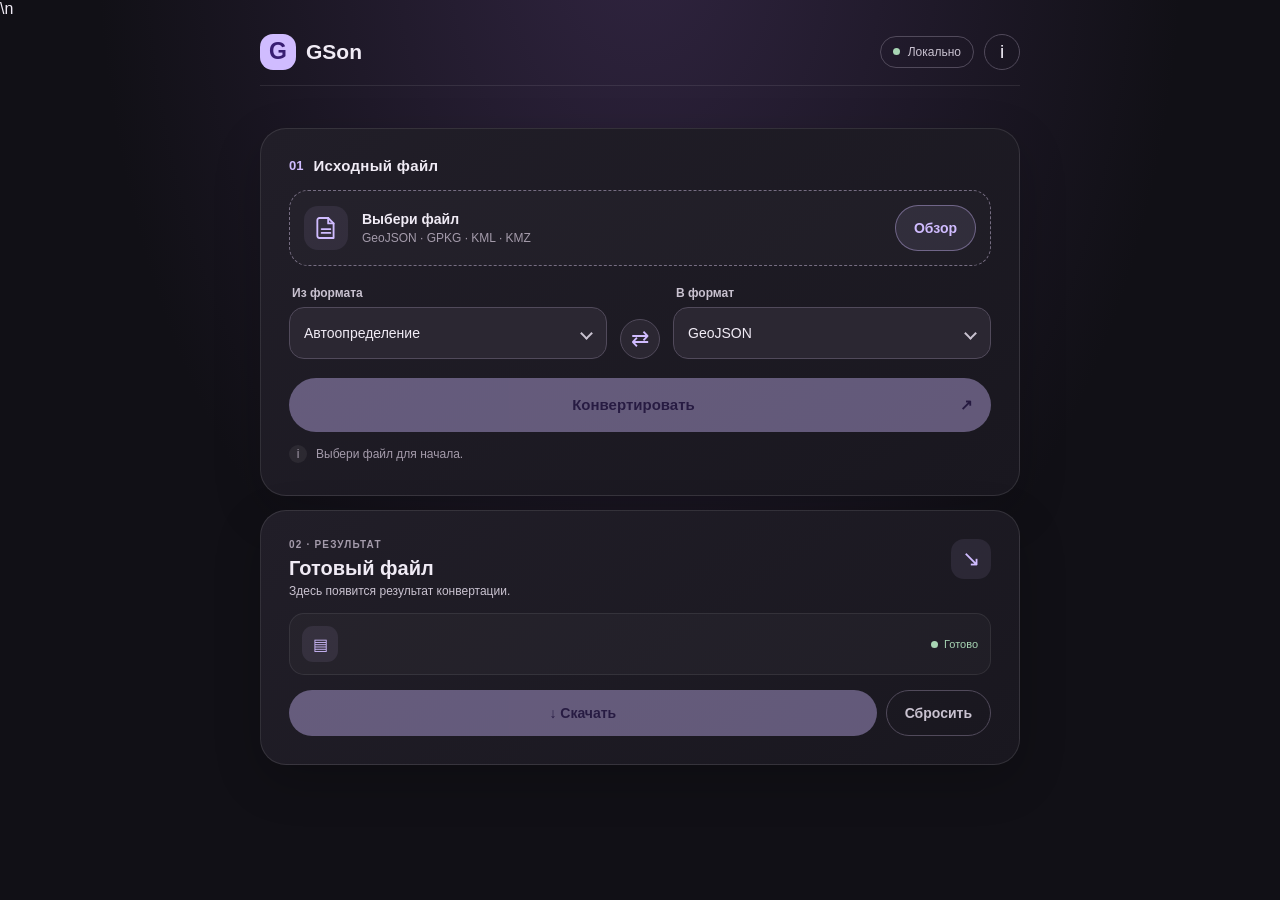
==== commit 531b3d6f: "Add C++ WebAssembly GeoJSON engine and worker" ====
--- a/index.html
+++ b/index.html
@@ -6,8 +6,8 @@
 <meta name="theme-color" content="#111016">
 <meta name="description" content="GSon — локальный конвертер геоданных">
 <title>GSon</title>
-<link rel="manifest" href="manifest.webmanifest">
-<link rel="stylesheet" href="styles.css">
+<link rel="manifest" href="manifest.webmanifest">\n<link rel="icon" type="image/svg+xml" href="favicon.svg">
+<link rel="stylesheet" href="styles.css?v=6">
 </head>
 <body>
 <div class="app-shell">
@@ -41,5 +41,5 @@
 </div>
 <div class="toast" id="toast" role="status"></div>
 <dialog id="aboutDialog"><div class="dialog-head"><span class="brand-mark">G</span><button class="icon-button" id="closeAbout" aria-label="Закрыть">×</button></div><h2>GSon</h2><p>Локальный конвертер геоданных. Файлы обрабатываются на устройстве.</p><p class="dialog-note">GeoPackage использует SQLite WebAssembly. При первом обращении к GPKG нужен интернет для загрузки движка.</p></dialog>
-<script src="vendor/jszip.min.js"></script><script src="app.js"></script>
+<script src="vendor/jszip.min.js"></script><script src="app.js?v=6"></script>
 </body></html>
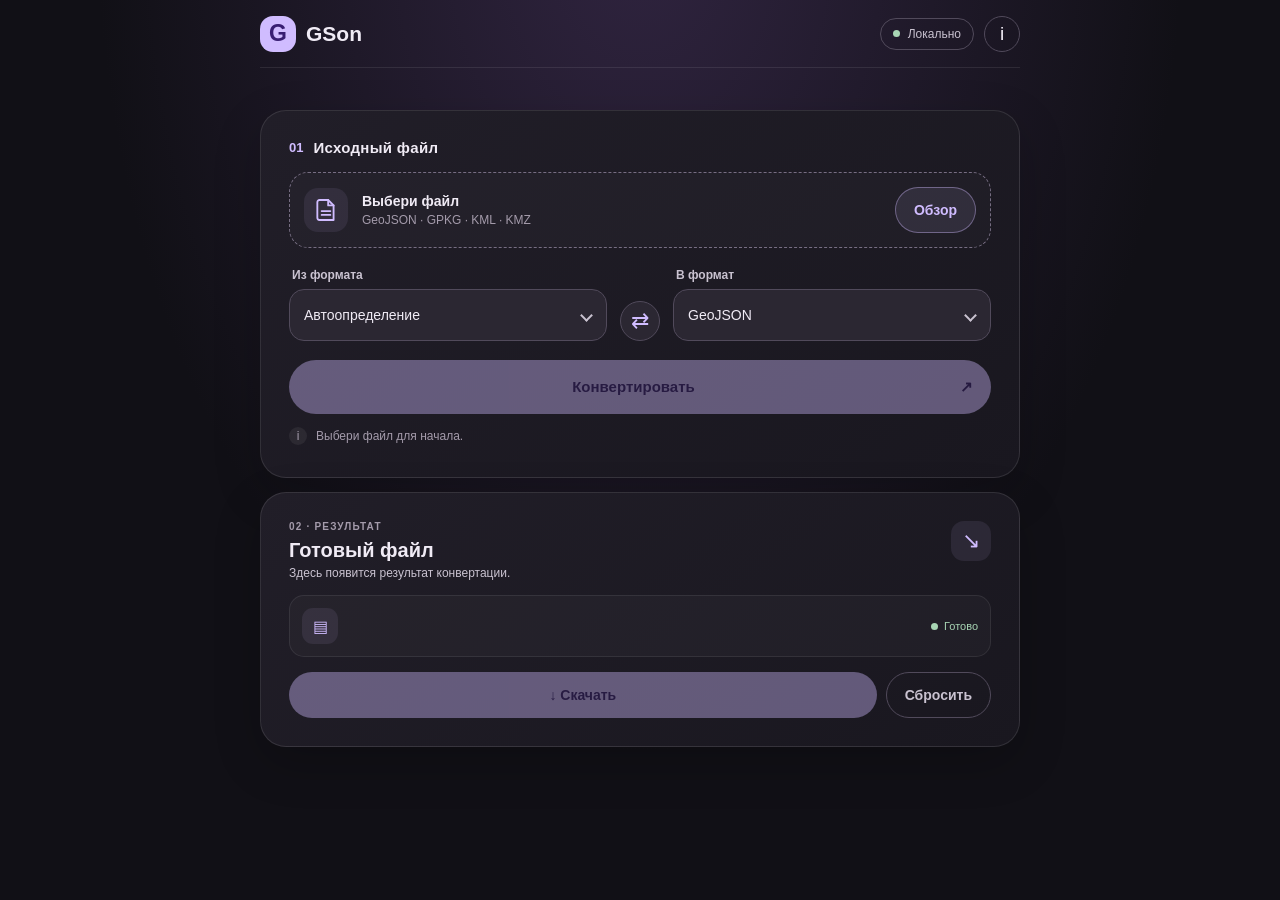
==== commit 297dde36: "Fix favicon references and resilient asset caching" ====
--- a/index.html
+++ b/index.html
@@ -6,8 +6,9 @@
 <meta name="theme-color" content="#111016">
 <meta name="description" content="GSon — локальный конвертер геоданных">
 <title>GSon</title>
-<link rel="manifest" href="manifest.webmanifest">\n<link rel="icon" type="image/svg+xml" href="favicon.svg">
-<link rel="stylesheet" href="styles.css?v=6">
+<link rel="manifest" href="manifest.webmanifest">
+<link rel="icon" type="image/svg+xml" href="./favicon.svg">
+<link rel="stylesheet" href="styles.css?v=7">
 </head>
 <body>
 <div class="app-shell">
@@ -41,5 +42,5 @@
 </div>
 <div class="toast" id="toast" role="status"></div>
 <dialog id="aboutDialog"><div class="dialog-head"><span class="brand-mark">G</span><button class="icon-button" id="closeAbout" aria-label="Закрыть">×</button></div><h2>GSon</h2><p>Локальный конвертер геоданных. Файлы обрабатываются на устройстве.</p><p class="dialog-note">GeoPackage использует SQLite WebAssembly. При первом обращении к GPKG нужен интернет для загрузки движка.</p></dialog>
-<script src="vendor/jszip.min.js"></script><script src="app.js?v=6"></script>
+<script src="vendor/jszip.min.js"></script><script src="app.js?v=7"></script>
 </body></html>
